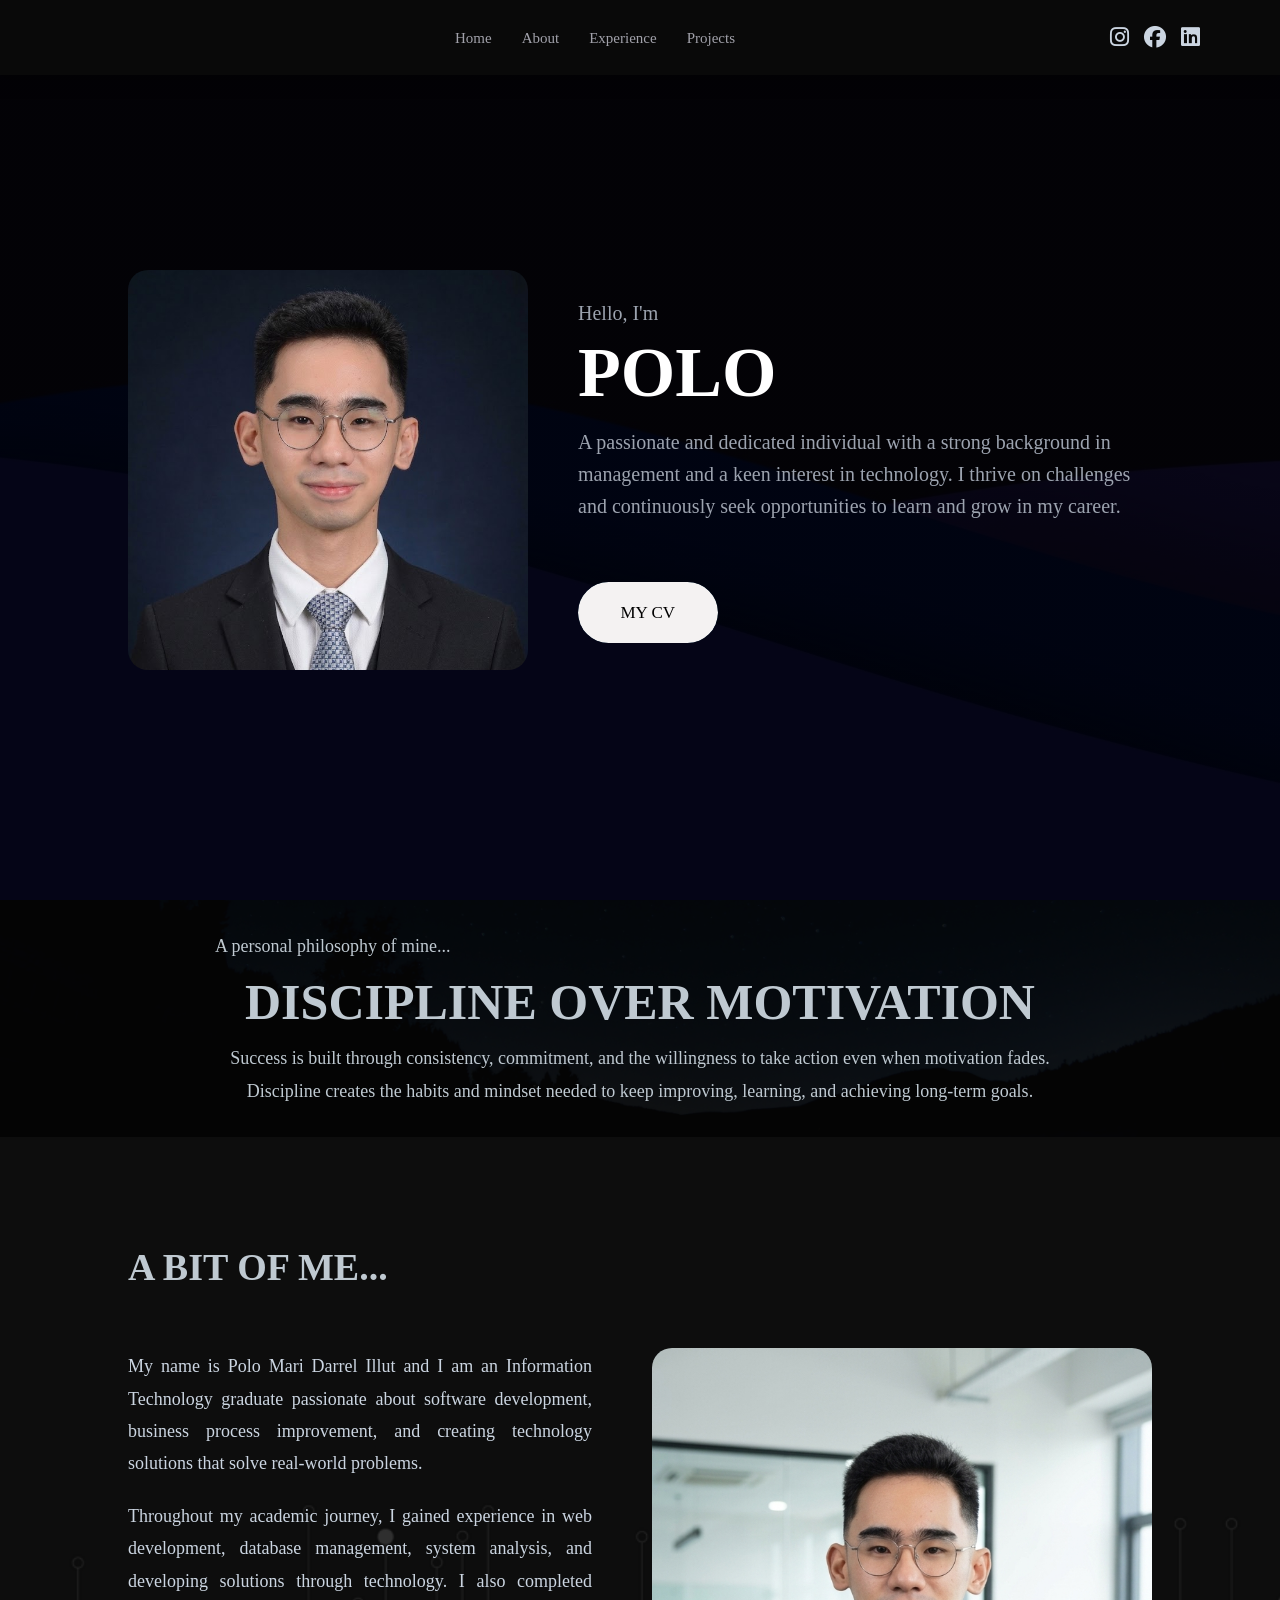
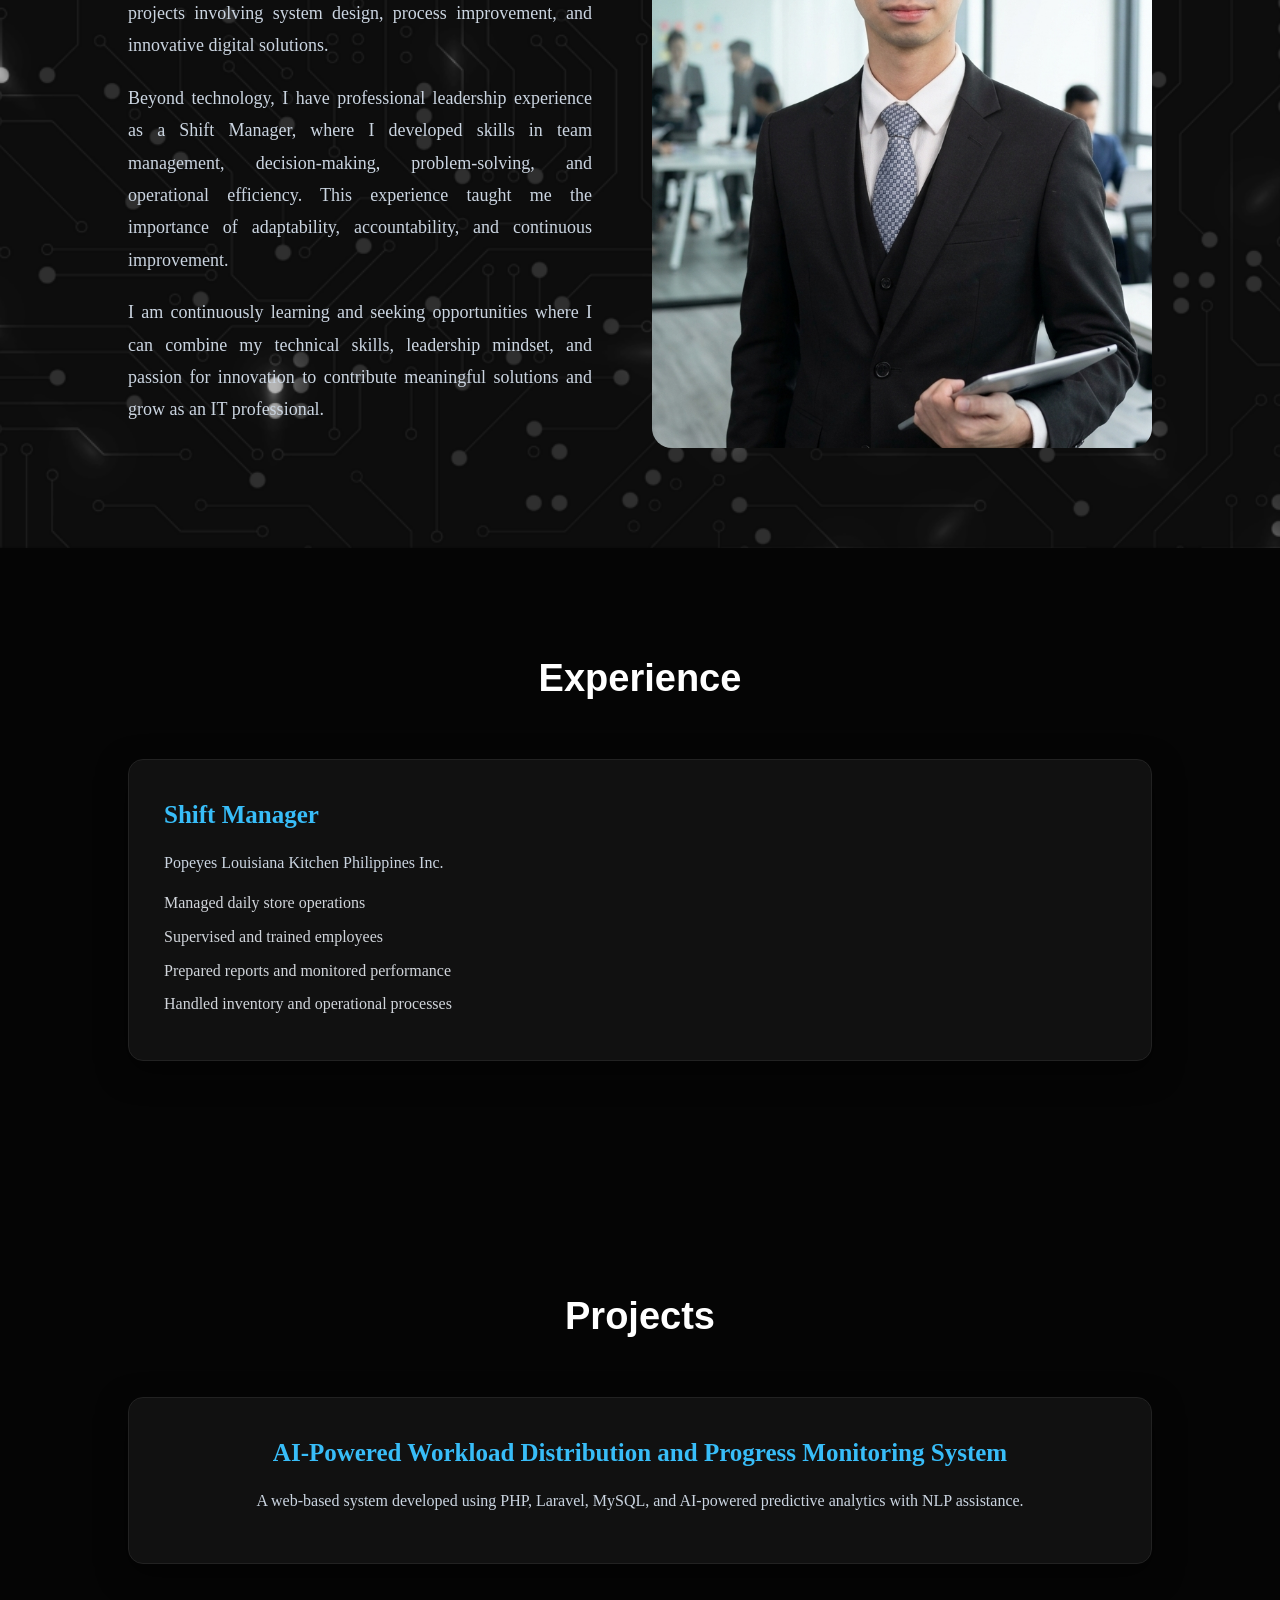
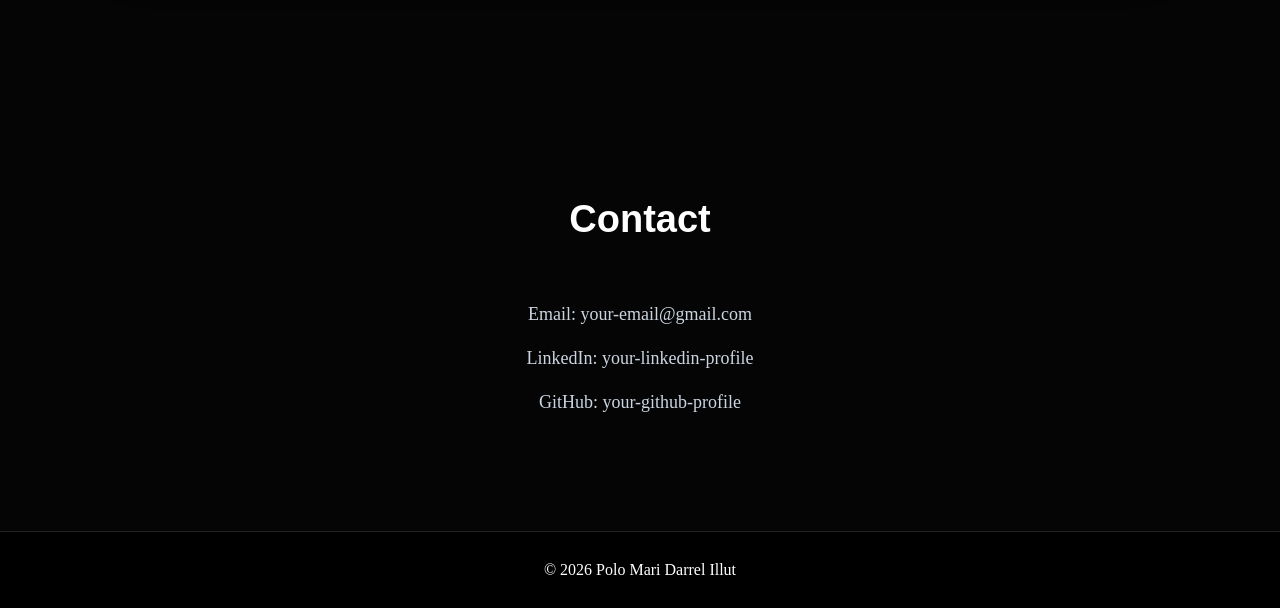
==== index.html @ 9ccb83b5 "additional update" ====
<!doctype html>
<html lang="en">
  <head>
    <meta charset="UTF-8" />
    <meta name="viewport" content="width=device-width, initial-scale=1.0" />

    <title>Polo Mari Darrel Illut</title>
    <link rel="icon" type="image/png" href="images/moon.ico" />
    <link
      rel="stylesheet"
      href="https://cdnjs.cloudflare.com/ajax/libs/font-awesome/6.5.2/css/all.min.css"
    />
    <link rel="preconnect" href="https://fonts.googleapis.com" />
    <link rel="preconnect" href="https://fonts.gstatic.com" crossorigin />
    <link
      href="https://fonts.googleapis.com/css2?family=Pacifico&display=swap"
      rel="stylesheet"
    />
    <link rel="stylesheet" href="style.css" />
  </head>

  <body>
    <!-- Navigation -->
    <header>
      <nav>
        <div class="logo">
        
        </div>

        <ul>
          <li><a href="#home">Home</a></li>
          <li><a href="#about">About</a></li>
          <li><a href="#experience">Experience</a></li>
          <li><a href="#projects">Projects</a></li>
        </ul>
        <div class="nav-socials">
          <a href="https://instagram.com/yourusername" target="_blank">
            <i class="fab fa-instagram"></i>
          </a>

          <a href="https://facebook.com/yourusername" target="_blank">
            <i class="fab fa-facebook"></i>
          </a>

          <a
            href="https://www.linkedin.com/in/polomaridarrelillut"
            target="_blank"
          >
            <i class="fab fa-linkedin"></i>
          </a>
        </div>
      </nav>
    </header>

    <!-- Hero Section -->
    <section id="home">
      <div class="hero-image">
        <img src="images/polo.jpg" alt="Polo Mari Darrel Illut" />
      </div>

      <div class="hero-text">
        <p class="intro-text">Hello, I'm</p>
        <p class="name-text">POLO </p>
        <p class="intro-text">
          A passionate and dedicated individual with a strong background in
          management and a keen interest in technology. I thrive on challenges
          and continuously seek opportunities to learn and grow in my career.
        </p>
        <br />
        <div class="hero-buttons">
          <a href="files/resume.pdf" download>My CV</a>
        </div>
      </div>
    </section>
    <!-- Quote Section -->
    <section id="vision">
      <p class="vision-intro">A personal philosophy of mine...</p>
      <h1>DISCIPLINE OVER MOTIVATION</h1>
      <p>
        Success is built through consistency, commitment, and the willingness to
        take action even when motivation fades. Discipline creates the habits
        and mindset needed to keep improving, learning, and achieving long-term
        goals.
      </p>
    </section>
    <!-- About Section -->
    <section id="about">
      <h2><b>A BIT OF ME...</b></h2>

      <div class="about-container">
        <div class="about-content">
          <p>
            My name is Polo Mari Darrel Illut and I am an Information Technology graduate passionate about software
            development, business process improvement, and creating technology
            solutions that solve real-world problems.
          </p>

          <p>
            Throughout my academic journey, I gained experience in web
            development, database management, system analysis, and developing
            solutions through technology. I also completed projects involving
            system design, process improvement, and innovative digital
            solutions.
          </p>

          <p>
            Beyond technology, I have professional leadership experience as a
            Shift Manager, where I developed skills in team management,
            decision-making, problem-solving, and operational efficiency. This
            experience taught me the importance of adaptability, accountability,
            and continuous improvement.
          </p>

          <p>
            I am continuously learning and seeking opportunities where I can
            combine my technical skills, leadership mindset, and passion for
            innovation to contribute meaningful solutions and grow as an IT
            professional.
          </p>
        </div>

        <div class="about-image">
          <img src="images/polo5.png" alt="Polo Mari Darrel Illut" />
        </div>
      </div>
    </section>

    <!-- Experience Section -->
    <section id="experience">
      <h2>Experience</h2>

      <article>
        <h3>Shift Manager</h3>

        <p>Popeyes Louisiana Kitchen Philippines Inc.</p>

        <ul>
          <li>Managed daily store operations</li>
          <li>Supervised and trained employees</li>
          <li>Prepared reports and monitored performance</li>
          <li>Handled inventory and operational processes</li>
        </ul>
      </article>
    </section>

    <!-- Projects Section -->
    <section id="projects">
      <h2>Projects</h2>

      <article>
        <h3>AI-Powered Workload Distribution and Progress Monitoring System</h3>

        <p>
          A web-based system developed using PHP, Laravel, MySQL, and AI-powered
          predictive analytics with NLP assistance.
        </p>
      </article>
    </section>

    <!-- Contact Section -->
    <section id="contact">
      <h2>Contact</h2>

      <p>Email: your-email@gmail.com</p>

      <p>LinkedIn: your-linkedin-profile</p>

      <p>GitHub: your-github-profile</p>
    </section>

    <!-- Footer -->
    <footer>
      <p>© 2026 Polo Mari Darrel Illut</p>
    </footer>

    <script src="script.js"></script>
  </body>
</html>
---- style.css ----
* {
  margin: 0;
  padding: 0;
  box-sizing: border-box;
  scroll-behavior: smooth;
}
body {
  font-family: "Times New Roman", sans-serif;
  line-height: 1.6;
  color: #e5e7eb;
  background: #050505;
}
a {
  text-decoration: none;
  color: inherit;
}
ul {
  list-style: none;
}
/* ===== Navigation ===== */
header {
  position: fixed;
  width: 100%;
  top: 0;
  background: rgba(10, 10, 10, 0.95);
  backdrop-filter: blur(10px);
  box-shadow: 0 2px 15px rgba(0, 0, 0, 0.5);
  z-index: 1000;
}
nav {
  max-width: 1200px;
  margin: auto;
  padding: 20px 40px;
  display: flex;
  justify-content: space-between;
  align-items: center;
}
/* Logo */
.logo {
  display: flex;
  align-items: center;
  gap: 12px;
}
.logo img {
  width: 45px;
  height: 45px;
  border-radius: 50%;
  object-fit: cover;
}
.logo h2 {
  color: #ffffff;
  font-size: 24px;
}
/* Navigation Links */
nav ul {
  display: flex;
  justify-content: center;
  gap: 30px;
}
nav ul li a {
  color: #a1a1aa;
  font-size: 15px;
  transition: 0.3s;
}
nav ul li a:hover {
  color: #38bdf8;
}
/* Social Icons */
.nav-socials {
  display: flex;
  gap: 15px;
}
.nav-socials a {
  color: #cbd5e1;
  font-size: 22px;
  transition: 0.3s;
}
.nav-socials a:hover {
  color: #38bdf8;
  transform: translateY(-3px);
}
/* ===== Hero Section ===== */
#home {
  min-height: 100vh;
  display: flex;
  justify-content: space-between;
  align-items: center;
  padding: 120px 10% 80px;
  background:
    linear-gradient(rgba(0, 0, 0, 0.85), rgba(0, 0, 0, 0.85)),
    url("images/background 2.jpg");
  background-size: cover;
  background-position: center;
  gap: 50px;
}
/* Hero Text */
.hero-text {
  display: flex;
  flex-direction: column;
  align-items: flex-start;
  text-align: left;
}
.intro-text {
  color: #9ca3af;
  font-size: 20px;
  margin-bottom: 5px;
  font-family: "Times New Roman", sans-serif;
}
.name-text {
  color: #ffffff;
  font-size: 70px;
  font-weight: 700;
  line-height: 1.1;
  margin-bottom: 15px;
  font-family: "Times New Roman", sans-serif;
}
.hero-text h2 {
  color: #38bdf8;
  font-size: 28px;
  margin-bottom: 20px;
}
.hero-text p:not(.intro-text):not(.name-text) {
  max-width: 600px;
  color: #cbd5e1;
  font-size: 18px;
  line-height: 1.7;
}
/* Hero Image */
.hero-image {
  display: flex;
  justify-content: center;
  align-items: center;
}
.hero-image img {
  width: 400px;
  height: 400px;
  object-fit: cover;
  border-radius: 20px;
  transition: 0.3s;
}
/* Buttons */
.hero-buttons {
  margin-top: 30px;
  display: flex;
  gap: 20px;
}

.hero-buttons a {
  position: relative;
  font-size: 17px;
  text-transform: uppercase;
  text-decoration: none;
  padding: 1em 2.5em;
  display: inline-block;
  cursor: pointer;
  border-radius: 6em;
  transition: all 0.2s;
  border: none;
  font-family: inherit;
  font-weight: 500;
  color: black;
  background-color: #233D4D;
  overflow: hidden;
  z-index: 1;
}

.hero-buttons a:hover {
  transform: translateY(-3px);
  box-shadow: 0 10px 20px rgba(0, 0, 0, 0.2);
  color: #EAECF0;
}

.hero-buttons a:active {
  transform: translateY(-1px);
  box-shadow: 0 5px 10px rgba(0, 0, 0, 0.2);
}

.hero-buttons a::after {
  content: "";
  display: inline-block;
  height: 100%;
  width: 100%;
  border-radius: 100px;
  position: absolute;
  top: 0;
  left: 0;
  background-color: #F4F2F2;
  z-index: -1;
  transition: all 0.4s;
}

.hero-buttons a:hover::after {
  transform: scaleX(1.4) scaleY(1.6);
  opacity: 0;
}

/* ===== Sections ===== */
section {
  padding: 100px 10%;
}
section h2 {
  text-align: center;
  font-size: 38px;
  color: #ffffff;
  margin-bottom: 50px;
  font-family: "Nunito Sans", sans-serif;
}
/* =====Quotation Section ===== */
#vision {
  position: relative;
  display: block;
  text-align: center;
  padding: 30px 20px;
  overflow: hidden;
}

#vision::before {
  content: "";
  position: absolute;
  inset: 0;
  background: url("images/background 8.jpg") center/cover no-repeat;
  opacity: 0.08; /* Adjust from 0.05 to 0.2 */
  z-index: 0;
}

#vision > * {
  position: relative;
  z-index: 1;
}
.vision-intro {
  text-align: left;
  font-size: 1.2em;
  margin-top: 20px;
}

#vision h1 {
  text-align: center;
  font-size: 50px;
  color: #38bdf8;
  font-weight: 700;
  color: #bfc9d1;
}
#vision p {
  max-width: 850px;
  margin: 0 auto;
  color: #bfc9d1;
  font-size: 18px;
  line-height: 1.8;
}
/* ===== About Section ===== */
#about {
  padding: 100px 10%;
  background: #000000;
  font-family: "Times New Roman", sans-serif;
  background: url("images/background 11.png") center/cover no-repeat;
  opacity: 0.05; /* Adjust from 0.05 to 0.2 */
  z-index: 0;
}

#about h2 {
  text-align: left;
  color: #bfc9d1;
  font-size: 38px;
  margin-bottom: 50px;
  font-family: "Times New Roman", sans-serif;
}

.about-container {
  display: flex;
  align-items: center;
  justify-content: space-between;
  font-family: "Times New Roman", sans-serif;
  gap: 60px;
}

.about-content {
  flex: 1;
}

.about-content p {
  color: #cbd5e1;
  font-size: 18px;
  line-height: 1.8;
  margin-bottom: 20px;
  text-align: justify;
}

.about-image {
  flex: 1;
  display: flex;
  justify-content: flex-end;
  justify-content: center;
}

.about-image img {
  width: 500px;
  height: 700px;
  object-fit: cover;
  border-radius: 20px;
}

/* ===== Skills Section ===== */
#skills {
  display: grid;
  grid-template-columns: repeat(2, 1fr);
  gap: 30px;
}
#skills h2 {
  grid-column: 1 / -1;
}
#skills div {
  background: #111111;
  padding: 35px;
  border-radius: 15px;
  border: 1px solid #222;
  box-shadow: 0 10px 30px rgba(0, 0, 0, 0.5);
  transition: 0.3s;
}
#skills div:hover {
  transform: translateY(-5px);
  border-color: #38bdf8;
}
#skills h3 {
  color: #38bdf8;
  font-size: 22px;
  margin-bottom: 15px;
}
#skills li {
  color: #cbd5e1;
  margin-bottom: 10px;
}
/* ===== Experience Section ===== */
article {
  background: #111111;
  padding: 35px;
  border-radius: 15px;
  border: 1px solid #222;
  margin-bottom: 25px;
  box-shadow: 0 10px 30px rgba(0, 0, 0, 0.5);
  transition: 0.3s;
}
article:hover {
  transform: translateY(-5px);
  border-color: #38bdf8;
}
article h3 {
  color: #38bdf8;
  font-size: 25px;
  margin-bottom: 15px;
}
article p {
  color: #cbd5e1;
  margin-bottom: 15px;
}
article li {
  color: #d1d5db;
  margin: 8px 0;
}
/* ===== Projects ===== */
#projects article {
  text-align: center;
}
#projects article h3 {
  margin-bottom: 15px;
}
/* ===== Contact ===== */
#contact {
  text-align: center;
}
#contact p {
  color: #cbd5e1;
  font-size: 18px;
  margin: 15px;
}
#contact a {
  color: #38bdf8;
}
#contact a:hover {
  text-decoration: underline;
}
/* ===== Footer ===== */
footer {
  background: #000000;
  color: #ffffff;
  text-align: center;
  padding: 25px;
  border-top: 1px solid #222;
}
/* ===== Mobile Responsive ===== */
@media (max-width: 900px) {
  /* Navigation */
  nav {
    flex-direction: column;
    gap: 15px;
    padding: 15px 20px;
  }
  nav ul {
    flex-wrap: wrap;
    justify-content: center;
    gap: 15px;
  }
  .nav-socials {
    justify-content: center;
  }
  /* Hero */
  #home {
    flex-direction: column;
    text-align: center;
    padding: 130px 25px 70px;
    
  }
  .hero-text {
    align-items: center;
    text-align: center;
  }
  .name-text {
    font-size: 45px;
  }
  .hero-text h2 {
    font-size: 22px;
  }
  .hero-text p:not(.intro-text):not(.name-text) {
    font-size: 16px;
  }
  .hero-image img {
    width: 250px;
    height: 250px;
  }
  .hero-buttons {
    justify-content: center;
    flex-wrap: wrap;
  }
  /* About */
  .about-container {
    flex-direction: column-reverse;
    text-align: center;
  }
  .about-content {
    text-align: center;
  }
  .about-image {
    justify-content: center;
  }
  .about-image img {
    width: 250px;
    height: 250px;
  }
  /* Skills */
  #skills {
    grid-template-columns: 1fr;
  }
  section {
    padding: 80px 25px;
  }
  #vision {
    padding: 60px 20px;
  }

  #vision h1 {
    font-size: 32px;
  }

  #vision p:first-child {
    font-size: 16px;
  }

  #vision p:last-child {
    font-size: 15px;
    line-height: 1.7;
  }
}
@media (max-width: 480px) {
  .logo h2 {
    font-size: 20px;
  }
  nav ul li a {
    font-size: 13px;
  }
  .name-text {
    font-size: 35px;
  }
  .hero-image img {
    width: 210px;
    height: 210px;
  }
  section h2 {
    font-size: 30px;
  }
  .hero-buttons a {
    padding: 10px 20px;
  }
  #vision {
    padding: 80px 30px;
  }

  #vision h1 {
    font-size: 45px;
  }

  #vision p:last-child {
    font-size: 16px;
  }
}
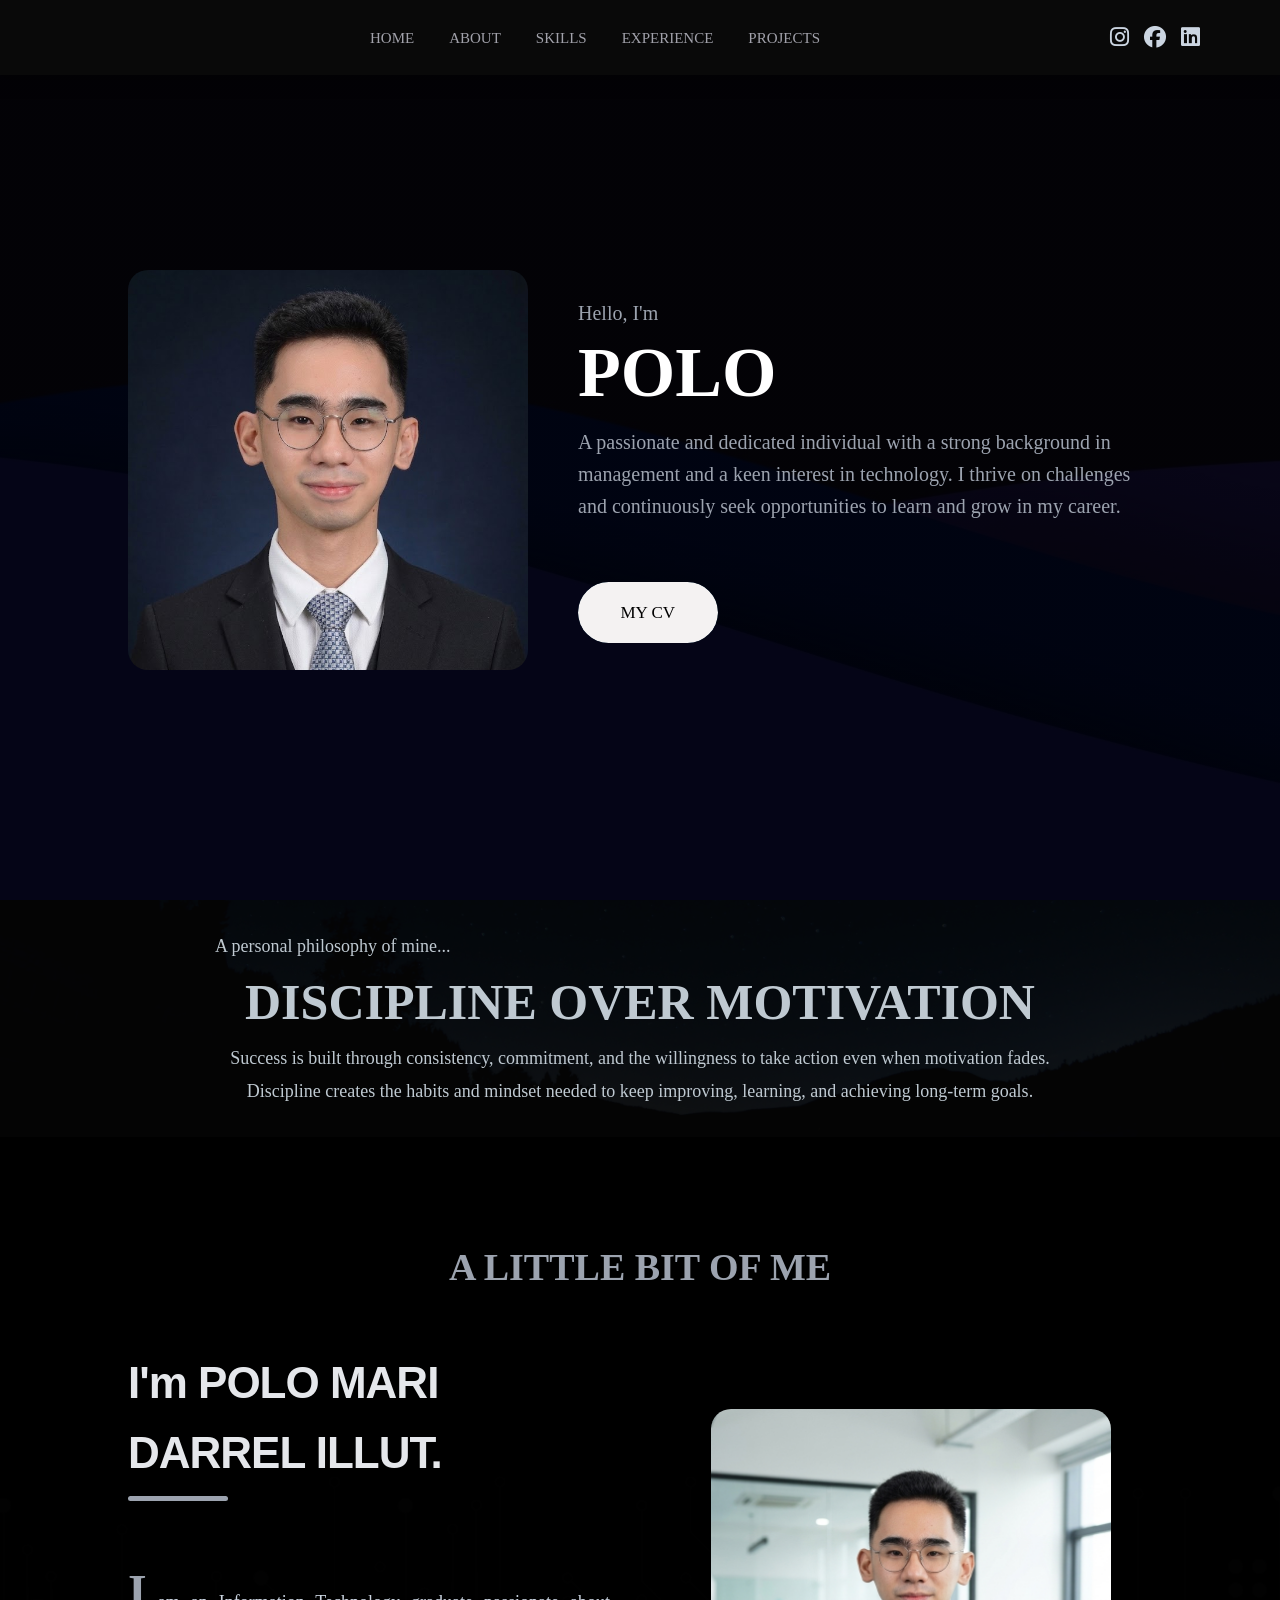
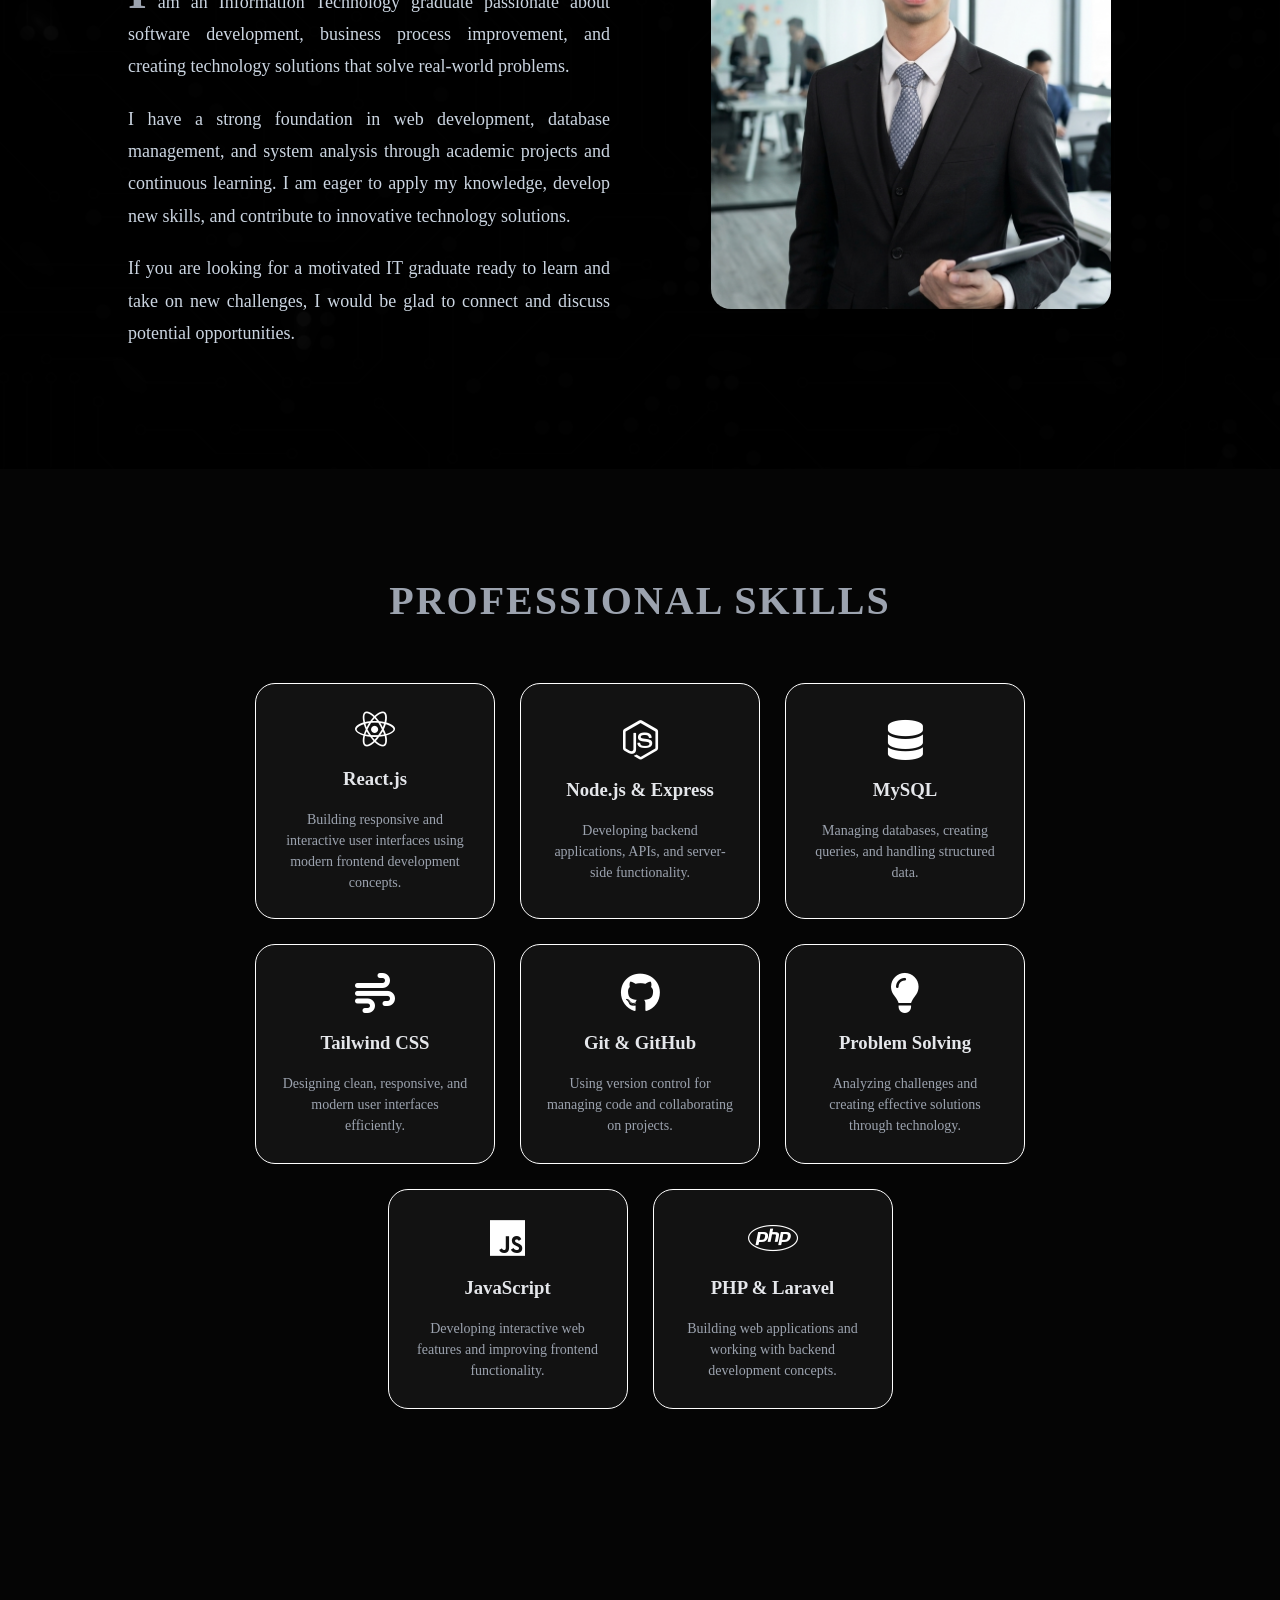
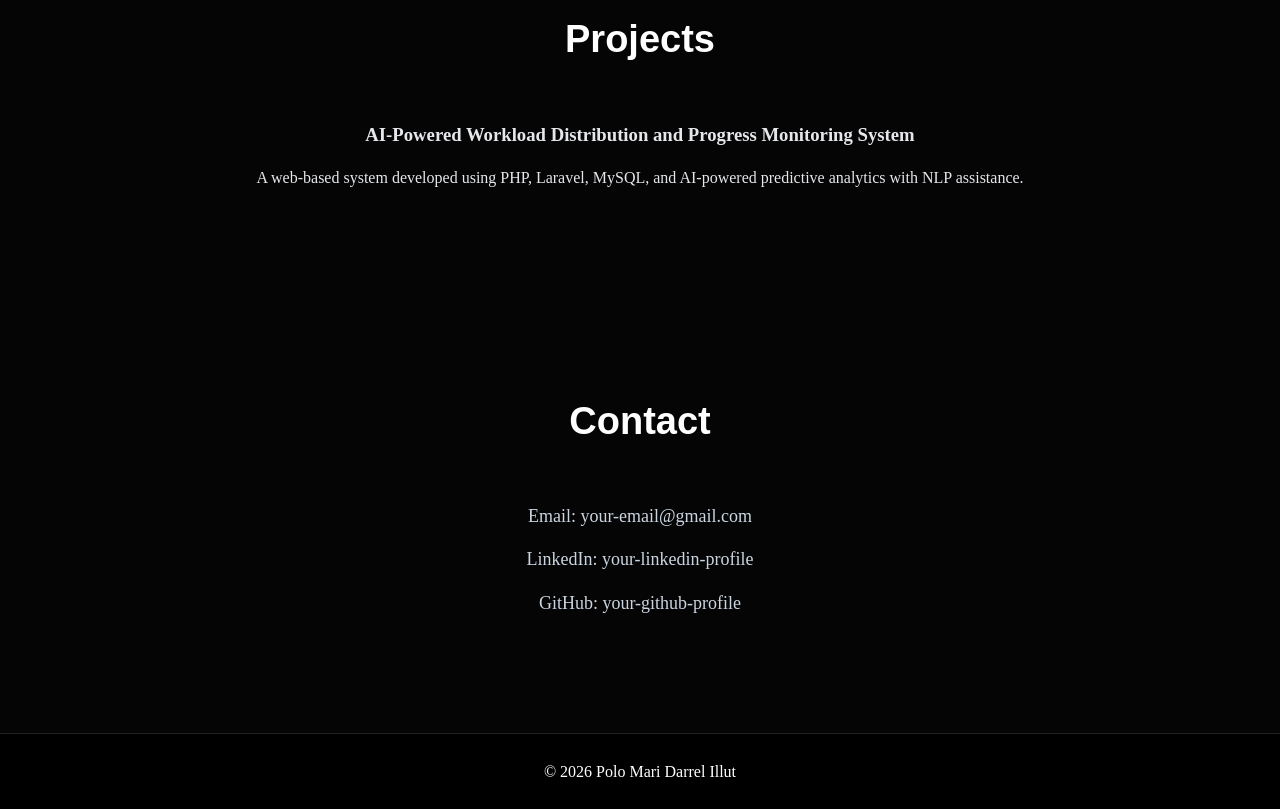
==== commit f901fa0b: "new addition as of 2:38pm, 3/2/2026" ====
--- a/index.html
+++ b/index.html
@@ -12,6 +12,7 @@
     />
     <link rel="preconnect" href="https://fonts.googleapis.com" />
     <link rel="preconnect" href="https://fonts.gstatic.com" crossorigin />
+    
     <link
       href="https://fonts.googleapis.com/css2?family=Pacifico&display=swap"
       rel="stylesheet"
@@ -23,15 +24,14 @@
     <!-- Navigation -->
     <header>
       <nav>
-        <div class="logo">
-        
-        </div>
+        <div class="logo"></div>
 
         <ul>
-          <li><a href="#home">Home</a></li>
-          <li><a href="#about">About</a></li>
-          <li><a href="#experience">Experience</a></li>
-          <li><a href="#projects">Projects</a></li>
+          <li><a href="#home">HOME</a></li>
+          <li><a href="#about">ABOUT</a></li>
+          <li><a href="#skills">SKILLS</a></li>
+          <li><a href="#experience">EXPERIENCE</a></li>
+          <li><a href="#projects">PROJECTS</a></li>
         </ul>
         <div class="nav-socials">
           <a href="https://instagram.com/yourusername" target="_blank">
@@ -60,7 +60,7 @@
 
       <div class="hero-text">
         <p class="intro-text">Hello, I'm</p>
-        <p class="name-text">POLO </p>
+        <p class="name-text">POLO</p>
         <p class="intro-text">
           A passionate and dedicated individual with a strong background in
           management and a keen interest in technology. I thrive on challenges
@@ -85,37 +85,28 @@
     </section>
     <!-- About Section -->
     <section id="about">
-      <h2><b>A BIT OF ME...</b></h2>
+      <h2><b>A LITTLE BIT OF ME</b></h2>
 
       <div class="about-container">
         <div class="about-content">
-          <p>
-            My name is Polo Mari Darrel Illut and I am an Information Technology graduate passionate about software
-            development, business process improvement, and creating technology
-            solutions that solve real-world problems.
-          </p>
-
-          <p>
-            Throughout my academic journey, I gained experience in web
-            development, database management, system analysis, and developing
-            solutions through technology. I also completed projects involving
-            system design, process improvement, and innovative digital
-            solutions.
-          </p>
-
-          <p>
-            Beyond technology, I have professional leadership experience as a
-            Shift Manager, where I developed skills in team management,
-            decision-making, problem-solving, and operational efficiency. This
-            experience taught me the importance of adaptability, accountability,
-            and continuous improvement.
-          </p>
-
-          <p>
-            I am continuously learning and seeking opportunities where I can
-            combine my technical skills, leadership mindset, and passion for
-            innovation to contribute meaningful solutions and grow as an IT
-            professional.
+          <h1 class="name-intro">I'm POLO MARI DARREL ILLUT.</h1>
+          <br /><br /><br /><br />
+          <p>
+            <span class="big-i">I</span> am an Information Technology graduate
+            passionate about software development, business process improvement,
+            and creating technology solutions that solve real-world problems.
+          </p>
+
+          <p>
+            I have a strong foundation in web development, database management,
+            and system analysis through academic projects and continuous
+            learning. I am eager to apply my knowledge, develop new skills, and
+            contribute to innovative technology solutions.
+          </p>
+          <p>
+            If you are looking for a motivated IT graduate ready to learn and
+            take on new challenges, I would be glad to connect and discuss
+            potential opportunities.
           </p>
         </div>
 
@@ -126,23 +117,81 @@
     </section>
 
     <!-- Experience Section -->
-    <section id="experience">
-      <h2>Experience</h2>
-
-      <article>
-        <h3>Shift Manager</h3>
-
-        <p>Popeyes Louisiana Kitchen Philippines Inc.</p>
-
-        <ul>
-          <li>Managed daily store operations</li>
-          <li>Supervised and trained employees</li>
-          <li>Prepared reports and monitored performance</li>
-          <li>Handled inventory and operational processes</li>
-        </ul>
-      </article>
-    </section>
-
+    <section id="skills" class="skills-section">
+      <h2 class="skillsheader">PROFESSIONAL SKILLS</h2>
+
+      <div class="experience-wrapper">
+        
+        <div class="experience-card">
+          <i class="fa-brands fa-react skill-icon"></i>
+          <h3>React.js</h3>
+          <p>
+            Building responsive and interactive user interfaces using modern
+            frontend development concepts.
+          </p>
+        </div>
+
+        <div class="experience-card">
+          <i class="fa-brands fa-node-js skill-icon"></i>
+          <h3>Node.js & Express</h3>
+          <p>
+            Developing backend applications, APIs, and server-side
+            functionality.
+          </p>
+        </div>
+
+        <div class="experience-card">
+          <i class="fa-solid fa-database skill-icon"></i>
+          <h3>MySQL</h3>
+          <p>
+            Managing databases, creating queries, and handling structured data.
+          </p>
+        </div>
+
+        <div class="experience-card">
+          <i class="fa-solid fa-wind skill-icon"></i>
+          <h3>Tailwind CSS</h3>
+          <p>
+            Designing clean, responsive, and modern user interfaces efficiently.
+          </p>
+        </div>
+
+        <div class="experience-card">
+          <i class="fa-brands fa-github skill-icon"></i>
+          <h3>Git & GitHub</h3>
+          <p>
+            Using version control for managing code and collaborating on
+            projects.
+          </p>
+        </div>
+
+        <div class="experience-card">
+          <i class="fa-solid fa-lightbulb skill-icon"></i>
+          <h3>Problem Solving</h3>
+          <p>
+            Analyzing challenges and creating effective solutions through
+            technology.
+          </p>
+        </div>
+        <div class="experience-card">
+          <i class="fa-brands fa-js skill-icon"></i>
+          <h3>JavaScript</h3>
+          <p>
+            Developing interactive web features and improving frontend
+            functionality.
+          </p>
+        </div>
+
+        <div class="experience-card">
+          <i class="fa-brands fa-php skill-icon"></i>
+          <h3>PHP & Laravel</h3>
+          <p>
+            Building web applications and working with backend development
+            concepts.
+          </p>
+        </div>
+      </div>
+    </section>
     <!-- Projects Section -->
     <section id="projects">
       <h2>Projects</h2>
@@ -172,7 +221,9 @@
     <footer>
       <p>© 2026 Polo Mari Darrel Illut</p>
     </footer>
-
+    <button id="backToTop" title="Back to top">
+      <i class="fa-solid fa-chevron-up"></i>
+    </button>
     <script src="script.js"></script>
   </body>
 </html>
--- a/style.css
+++ b/style.css
@@ -55,15 +55,40 @@
 nav ul {
   display: flex;
   justify-content: center;
-  gap: 30px;
-}
+  align-items: center;
+  gap: 35px;
+  list-style: none;
+}
+
 nav ul li a {
+  position: relative;
   color: #a1a1aa;
   font-size: 15px;
-  transition: 0.3s;
-}
+  font-weight: 500;
+  text-decoration: none;
+  padding: 8px 0;
+  transition: 0.3s ease;
+}
+
+/* Hover color */
 nav ul li a:hover {
-  color: #38bdf8;
+  color: white;
+}
+
+/* Animated underline */
+nav ul li a::after {
+  content: "";
+  position: absolute;
+  left: 0;
+  bottom: 0;
+  width: 0;
+  height: 2px;
+  background: white;
+  transition: width 0.3s ease;
+}
+
+nav ul li a:hover::after {
+  width: 100%;
 }
 /* Social Icons */
 .nav-socials {
@@ -252,14 +277,50 @@
   padding: 100px 10%;
   background: #000000;
   font-family: "Times New Roman", sans-serif;
+}
+#about::before {
+  content: "";
+  position: absolute;
+  inset: 0;
   background: url("images/background 11.png") center/cover no-repeat;
-  opacity: 0.05; /* Adjust from 0.05 to 0.2 */
-  z-index: 0;
+  opacity: 0.05; /* adjust visibility here */
+  z-index: 1;
+}
+
+#about > * {
+  position: relative;
+  z-index: 1;
+}
+
+.name-intro {
+  font-size: 44px;
+  letter-spacing: -1px;
+  position: relative;
+  display: inline-block;
+  margin-bottom: 20px;
+  font-family: "calibri", sans-serif;
+}
+
+.name-intro::after {
+  content: "";
+  position: absolute;
+  left: 0;
+  bottom: -12px;
+  width: 100px;
+  height: 5px;
+  background: #9ca3af;
+  border-radius: 5px;
+}
+.big-i {
+  font-size: 3rem;
+  font-weight: 800;
+  color: #9ca3af;
+  line-height: 0;
 }
 
 #about h2 {
-  text-align: left;
-  color: #bfc9d1;
+  text-align: center;
+  color: #9ca3af;
   font-size: 38px;
   margin-bottom: 50px;
   font-family: "Times New Roman", sans-serif;
@@ -293,69 +354,75 @@
 }
 
 .about-image img {
-  width: 500px;
-  height: 700px;
+   width: 400px;
+  height: 500px;
   object-fit: cover;
   border-radius: 20px;
 }
-
-/* ===== Skills Section ===== */
-#skills {
-  display: grid;
-  grid-template-columns: repeat(2, 1fr);
-  gap: 30px;
-}
-#skills h2 {
-  grid-column: 1 / -1;
-}
-#skills div {
-  background: #111111;
-  padding: 35px;
-  border-radius: 15px;
-  border: 1px solid #222;
-  box-shadow: 0 10px 30px rgba(0, 0, 0, 0.5);
-  transition: 0.3s;
-}
-#skills div:hover {
-  transform: translateY(-5px);
-  border-color: #38bdf8;
-}
-#skills h3 {
-  color: #38bdf8;
-  font-size: 22px;
+/* ===== Experience Section ===== */
+.skill-icon {
+  font-size: 40px;
+  color: white;
   margin-bottom: 15px;
-}
-#skills li {
-  color: #cbd5e1;
-  margin-bottom: 10px;
-}
-/* ===== Experience Section ===== */
-article {
-  background: #111111;
-  padding: 35px;
-  border-radius: 15px;
-  border: 1px solid #222;
-  margin-bottom: 25px;
-  box-shadow: 0 10px 30px rgba(0, 0, 0, 0.5);
-  transition: 0.3s;
-}
-article:hover {
-  transform: translateY(-5px);
-  border-color: #38bdf8;
-}
-article h3 {
-  color: #38bdf8;
-  font-size: 25px;
+  transition: 0.3s ease;
+}
+.experience-card:hover .skill-icon {
+  transform: scale(1.15);
+}
+.skills-section .experience-wrapper {
+  display: flex;
+  justify-content: center;
+  gap: 25px;
+  flex-wrap: wrap;
+}
+
+.skills-section .experience-card {
+  width: 240px;
+  min-height: 220px;
+  padding: 35px 25px;
+  display: flex;
+  flex-direction: column;
+  justify-content: center;
+  text-align: center;
+  padding: 25px;
+  border: 1px solid white;
+  border-radius: 20px;
+  background: rgba(255, 255, 255, 0.05);
+  padding: 25px;
+  
+}
+
+.skills-section .experience-card h3 {
   margin-bottom: 15px;
 }
-article p {
-  color: #cbd5e1;
-  margin-bottom: 15px;
-}
-article li {
-  color: #d1d5db;
-  margin: 8px 0;
-}
+
+.skills-section .experience-card p {
+  font-size: 14px;
+  line-height: 1.5;
+  color: #9ca3af;
+  
+}
+.experience-card {
+  transition: all 0.3s ease;
+  cursor: pointer;
+}
+
+.experience-card:hover {
+  transform: translateY(-8px);
+  border-color: white;
+  box-shadow: 0 10px 25px rgba(56, 189, 248, 0.15);
+}
+.skillsheader {
+  font-family: "Times New Roman", serif;
+  font-size: 2.5rem;
+  font-weight: 700;
+  color: #9ca3af;
+  text-align: center;
+  letter-spacing: 2px;
+  margin-bottom: 50px;
+  position: relative;
+}
+
 /* ===== Projects ===== */
 #projects article {
   text-align: center;
@@ -385,6 +452,36 @@
   text-align: center;
   padding: 25px;
   border-top: 1px solid #222;
+}
+
+/* ===== Animations ===== */
+#backToTop {
+  position: fixed;
+  bottom: 25px;
+  right: 25px;
+  width: 55px;
+  height: 55px;
+  border: none;
+  border-radius: 50%;
+  background: #06202B;
+  color: white;
+  font-size: 28px;
+  font-weight: bold;
+  cursor: pointer;
+  box-shadow: 0 5px 15px rgba(0,0,0,0.3);
+  transition: 0.3s ease;
+  opacity: 0;
+  visibility: hidden;
+  z-index: 999;
+}
+
+#backToTop:hover {
+  transform: translateY(-5px);
+}
+
+#backToTop.show {
+  opacity: 1;
+  visibility: visible;
 }
 /* ===== Mobile Responsive ===== */
 @media (max-width: 900px) {
@@ -468,6 +565,23 @@
     font-size: 15px;
     line-height: 1.7;
   }
+  /* Experience & Skills Cards */
+  .experience-wrapper {
+    flex-direction: column;
+    align-items: center;
+    gap: 25px;
+  }
+
+  .experience-card {
+    width: 90%;
+    max-width: 450px;
+  }
+
+  /* Skills Header */
+  .skillsheader {
+    font-size: 2.2rem;
+  }
+
 }
 @media (max-width: 480px) {
   .logo h2 {
@@ -500,4 +614,23 @@
   #vision p:last-child {
     font-size: 16px;
   }
-}
+  .experience-wrapper {
+    flex-direction: column;
+}
+ .experience-card {
+    width: 100%;
+    padding: 20px;
+  }
+
+  .experience-card h3 {
+    font-size: 20px;
+  }
+
+  .experience-card p {
+    font-size: 14px;
+  }
+
+  .skillsheader {
+    font-size: 1.8rem;
+  }
+  }
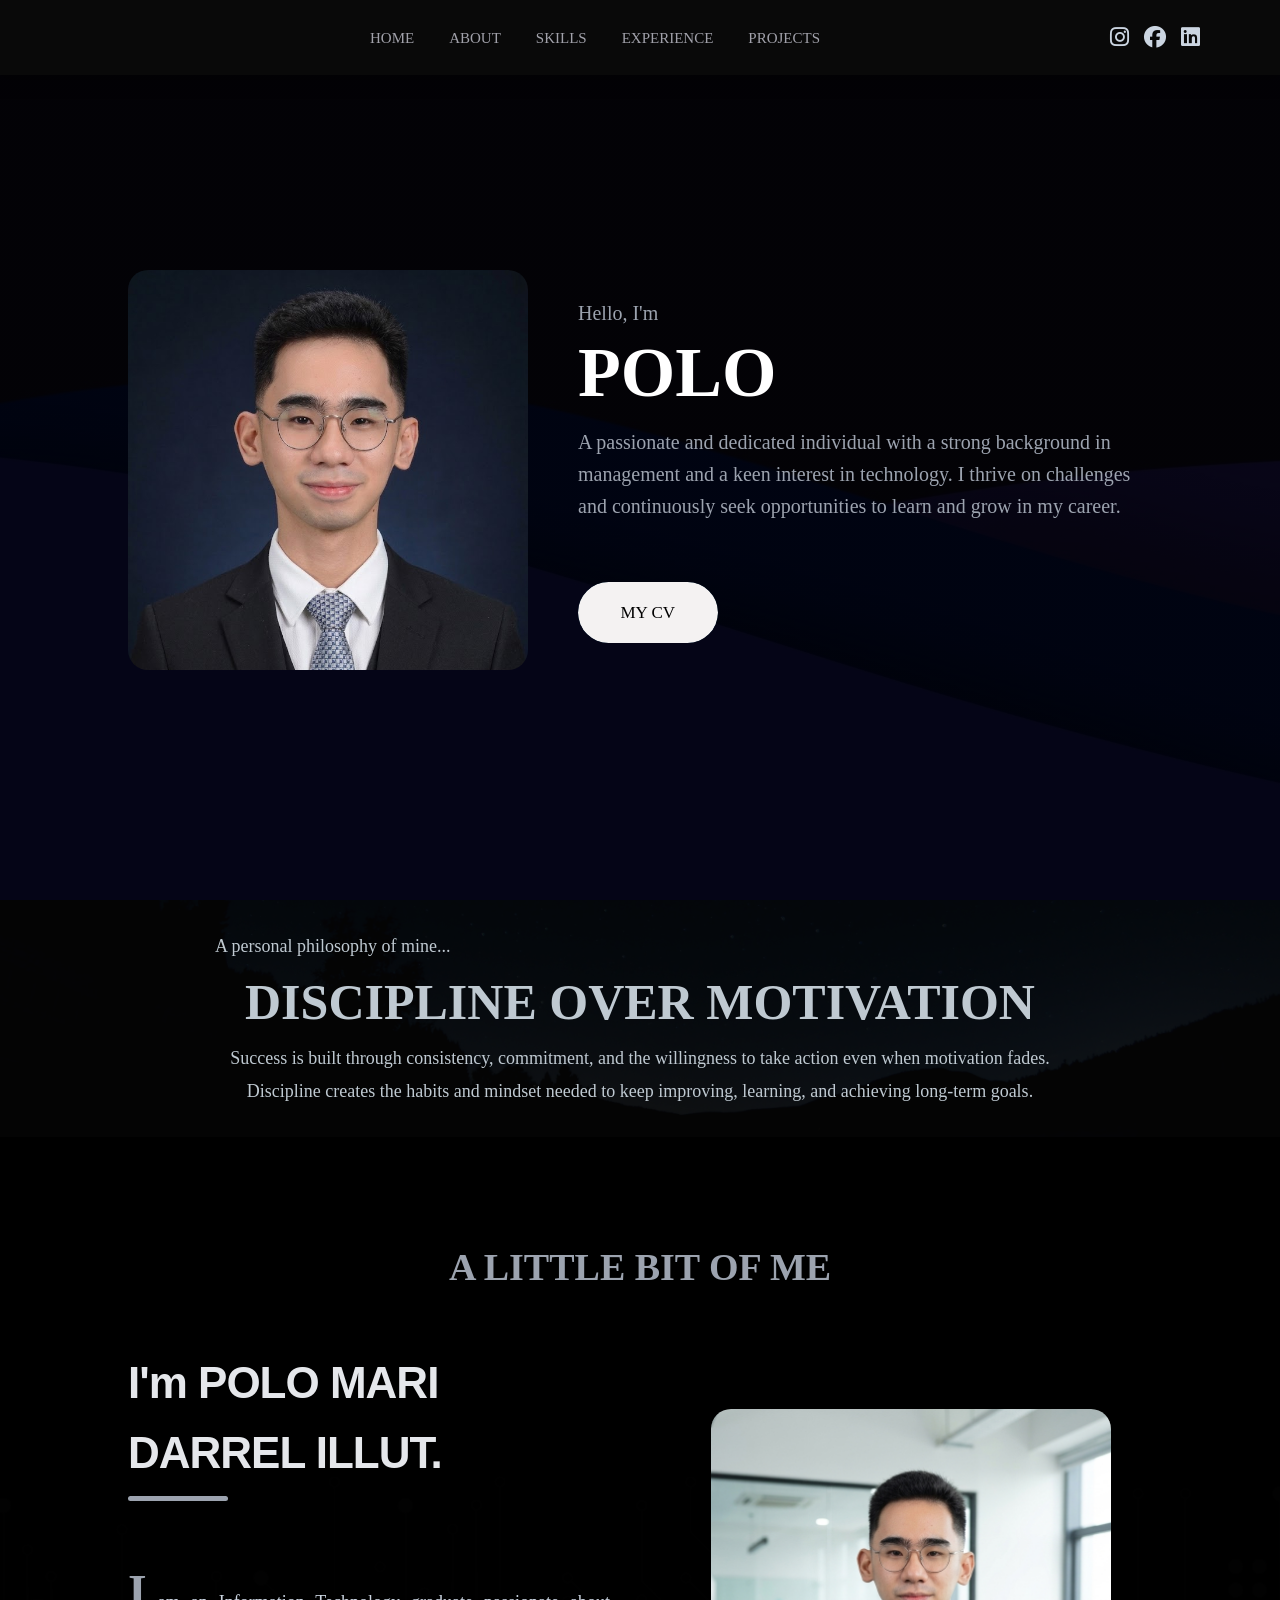
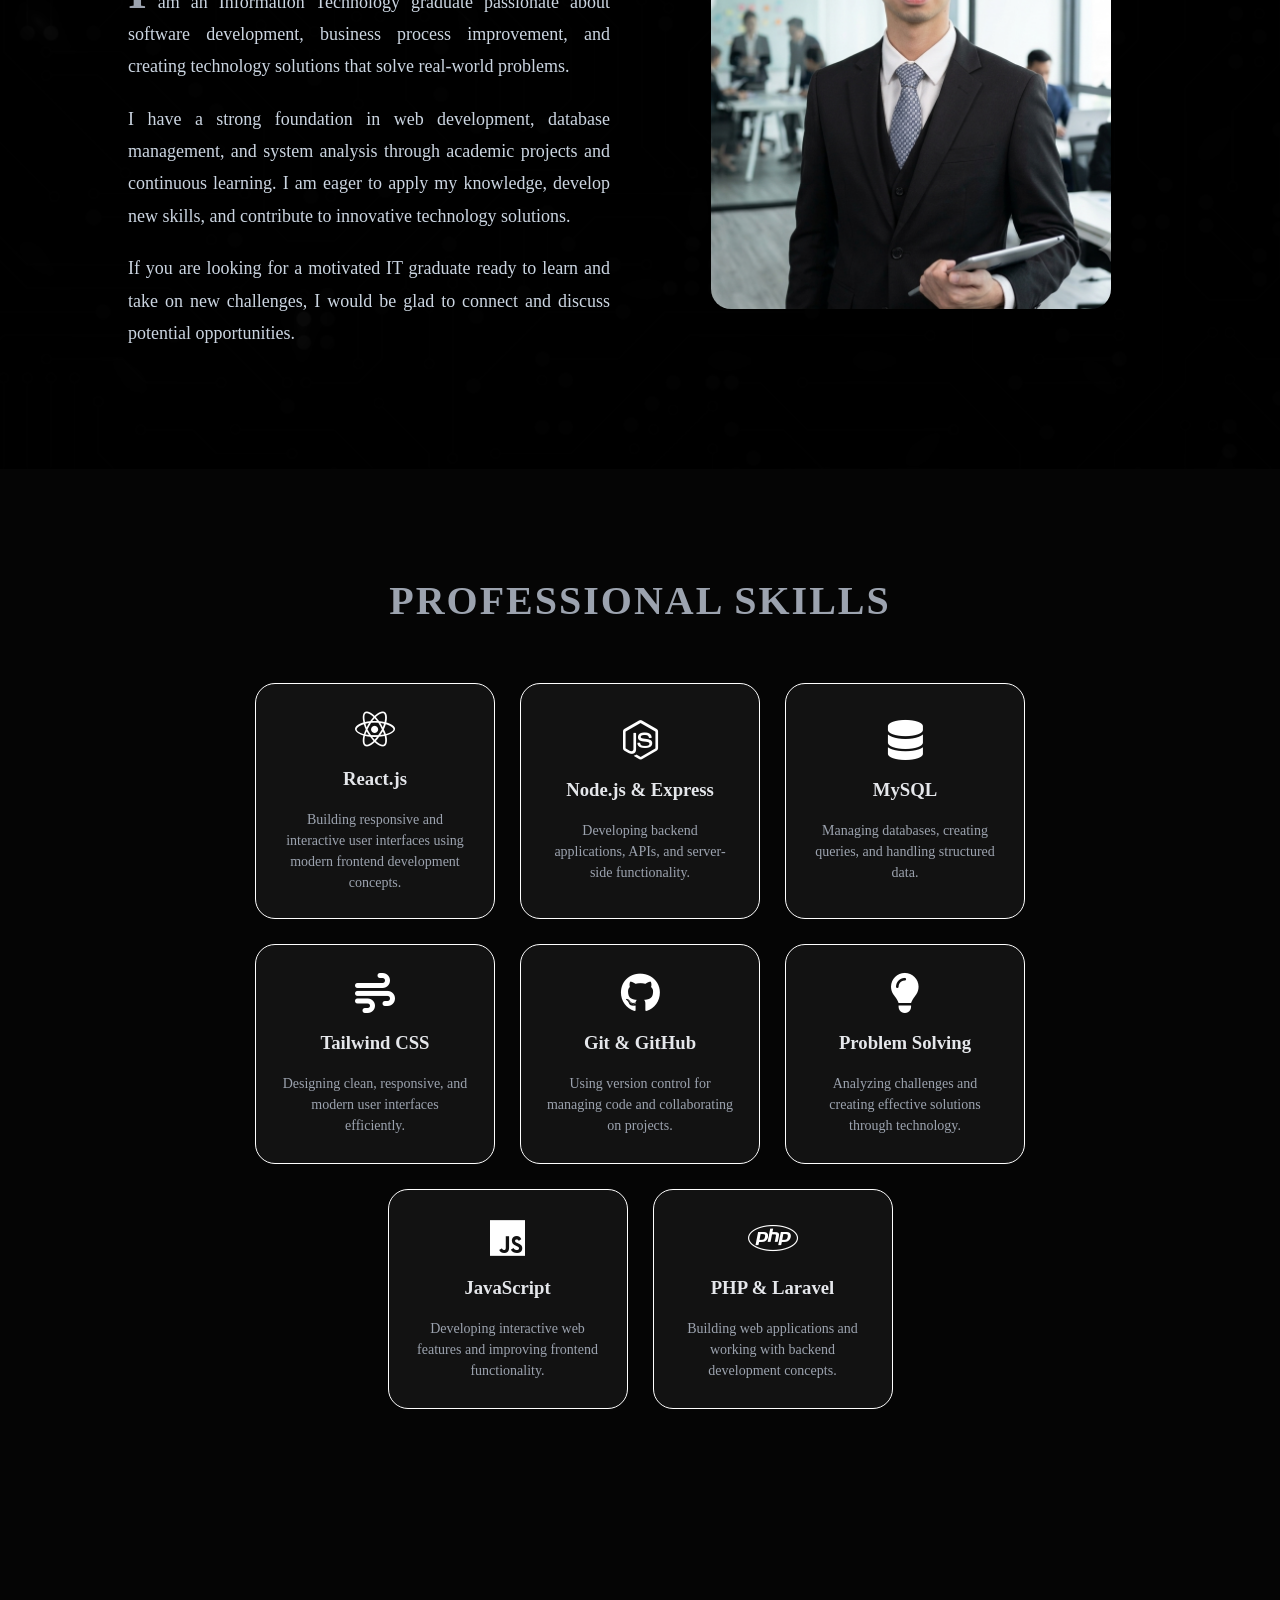
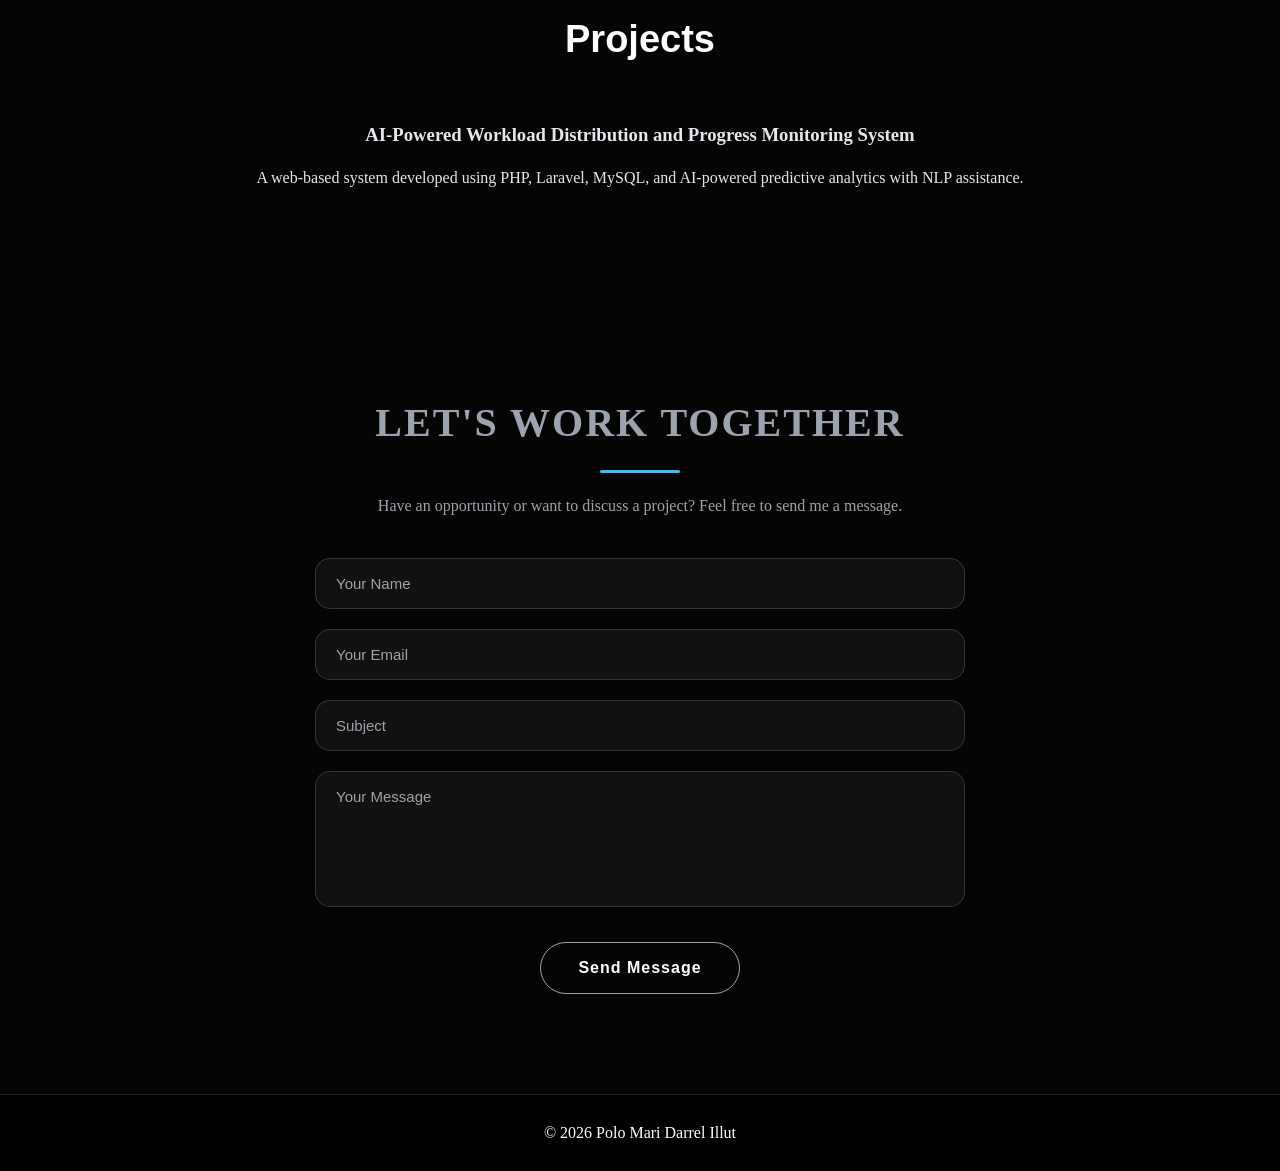
==== commit 37448245: "message functionality" ====
--- a/index.html
+++ b/index.html
@@ -12,7 +12,7 @@
     />
     <link rel="preconnect" href="https://fonts.googleapis.com" />
     <link rel="preconnect" href="https://fonts.gstatic.com" crossorigin />
-    
+
     <link
       href="https://fonts.googleapis.com/css2?family=Pacifico&display=swap"
       rel="stylesheet"
@@ -121,7 +121,6 @@
       <h2 class="skillsheader">PROFESSIONAL SKILLS</h2>
 
       <div class="experience-wrapper">
-        
         <div class="experience-card">
           <i class="fa-brands fa-react skill-icon"></i>
           <h3>React.js</h3>
@@ -208,13 +207,35 @@
 
     <!-- Contact Section -->
     <section id="contact">
-      <h2>Contact</h2>
-
-      <p>Email: your-email@gmail.com</p>
-
-      <p>LinkedIn: your-linkedin-profile</p>
-
-      <p>GitHub: your-github-profile</p>
+      <h2 class="contact-header">LET'S WORK TOGETHER</h2>
+      <p class="contact-subtext">
+        Have an opportunity or want to discuss a project? Feel free to send me a
+        message.
+      </p>
+      <form
+        class="contact-form"
+        id="contact-form"
+        action="https://formspree.io/f/mbdnnlqa"
+        method="POST"
+      >
+        <input type="text" name="name" placeholder="Your Name" required />
+
+        <input type="email" name="email" placeholder="Your Email" required />
+
+        <input type="text" name="subject" placeholder="Subject" required />
+
+        <textarea
+          name="message"
+          placeholder="Your Message"
+          rows="6"
+          required
+        ></textarea>
+        <button type="submit">Send Message</button>
+        <div id="form-status" class="form-status">
+          <i class="fa-solid fa-circle-check"></i>
+          <span></span>
+        </div>
+      </form>
     </section>
 
     <!-- Footer -->
--- a/style.css
+++ b/style.css
@@ -432,18 +432,148 @@
 }
 /* ===== Contact ===== */
 #contact {
-  text-align: center;
-}
-#contact p {
-  color: #cbd5e1;
-  font-size: 18px;
-  margin: 15px;
-}
-#contact a {
-  color: #38bdf8;
-}
-#contact a:hover {
-  text-decoration: underline;
+  position: relative;
+  padding: 100px 10%;
+  text-align: center;
+  overflow: hidden;
+}
+
+.contact-header {
+  font-family: "Times New Roman", serif;
+  font-size: clamp(2rem, 5vw, 2.5rem);
+  color: #9ca3af;
+  margin-bottom: 40px;
+  letter-spacing: 2px;
+}
+.contact-subtext {
+  color: #a1a1aa;
+  max-width: 600px;
+  margin: -20px auto 40px;
+  font-size: 16px;
+  line-height: 1.6;
+}
+
+.contact-header::after {
+  content: "";
+  display: block;
+  width: 80px;
+  height: 3px;
+  background: #38bdf8;
+  margin: 15px auto 0;
+  border-radius: 10px;
+}
+
+/* Form Container */
+.contact-form {
+  max-width: 650px;
+  margin: auto;
+  display: flex;
+  flex-direction: column;
+  gap: 20px;
+}
+
+/* Inputs */
+.contact-form input,
+.contact-form textarea {
+  width: 100%;
+  padding: 16px 20px;
+  background: rgba(255, 255, 255, 0.05);
+  border: 1px solid rgba(255, 255, 255, 0.15);
+  border-radius: 15px;
+  color: white;
+  font-size: 15px;
+  font-family: Arial, sans-serif;
+  transition: 0.3s ease;
+  box-sizing: border-box;
+}
+
+.contact-form textarea {
+  resize: none;
+}
+
+/* Placeholder */
+.contact-form input::placeholder,
+.contact-form textarea::placeholder {
+  color: #a1a1aa;
+}
+
+/* Focus Effect */
+.contact-form input:focus,
+.contact-form textarea:focus {
+  outline: none;
+  border-color: #9ca3af;
+  box-shadow: 0 0 15px rgba(56, 189, 248, 0.2);
+}
+
+/* Button */
+.contact-form button {
+  position: relative;
+  width: 200px;
+  margin: 15px auto 0;
+  padding: 16px 35px;
+  border: 1px solid #a1a1aa;
+  border-radius: 50px;
+  background: transparent;
+  color: #ffffff;
+  font-size: 16px;
+  font-weight: 600;
+  letter-spacing: 1px;
+  cursor: pointer;
+  overflow: hidden;
+  transition: 0.4s ease;
+  z-index: 1;
+}
+
+.contact-form button::before {
+  content: "";
+  position: absolute;
+  inset: 0;
+  background: #a1a1aa;
+  transform: translateX(-100%);
+  transition: 0.4s ease;
+  z-index: -1;
+}
+
+.contact-form button:hover::before {
+  transform: translateX(0);
+}
+
+.contact-form button:hover {
+  color: #0f172a;
+  box-shadow: 0 0 25px rgba(56, 189, 248, 0.6);
+  transform: translateY(-5px);
+}
+/* ===== message notification ===== */
+.form-status {
+  display: none;
+  align-items: center;
+  justify-content: center;
+  gap: 12px;
+  margin-top: 20px;
+  padding: 15px 25px;
+  border-radius: 15px;
+  border: #fefefa  1px solid;
+  color: #fefefa ;
+  font-size: 15px;
+  animation: slideDown 0.4s ease;
+  letter-spacing: 1px;
+
+}
+
+.form-status i {
+  font-size: 22px;
+}
+
+@keyframes slideDown {
+  from {
+    opacity: 0;
+    transform: translateY(-10px);
+  }
+
+  to {
+    opacity: 1;
+    transform: translateY(0);
+  }
 }
 /* ===== Footer ===== */
 footer {
@@ -483,7 +613,27 @@
   opacity: 1;
   visibility: visible;
 }
+
 /* ===== Mobile Responsive ===== */
+@media (max-width: 600px) {
+  #contact {
+    padding: 80px 25px;
+  }
+
+  .contact-header {
+    font-size: 2rem;
+  }
+
+  .contact-form input,
+  .contact-form textarea {
+    font-size: 14px;
+    padding: 14px 16px;
+  }
+
+  .contact-form button {
+    width: 100%;
+  }
+}
 @media (max-width: 900px) {
   /* Navigation */
   nav {
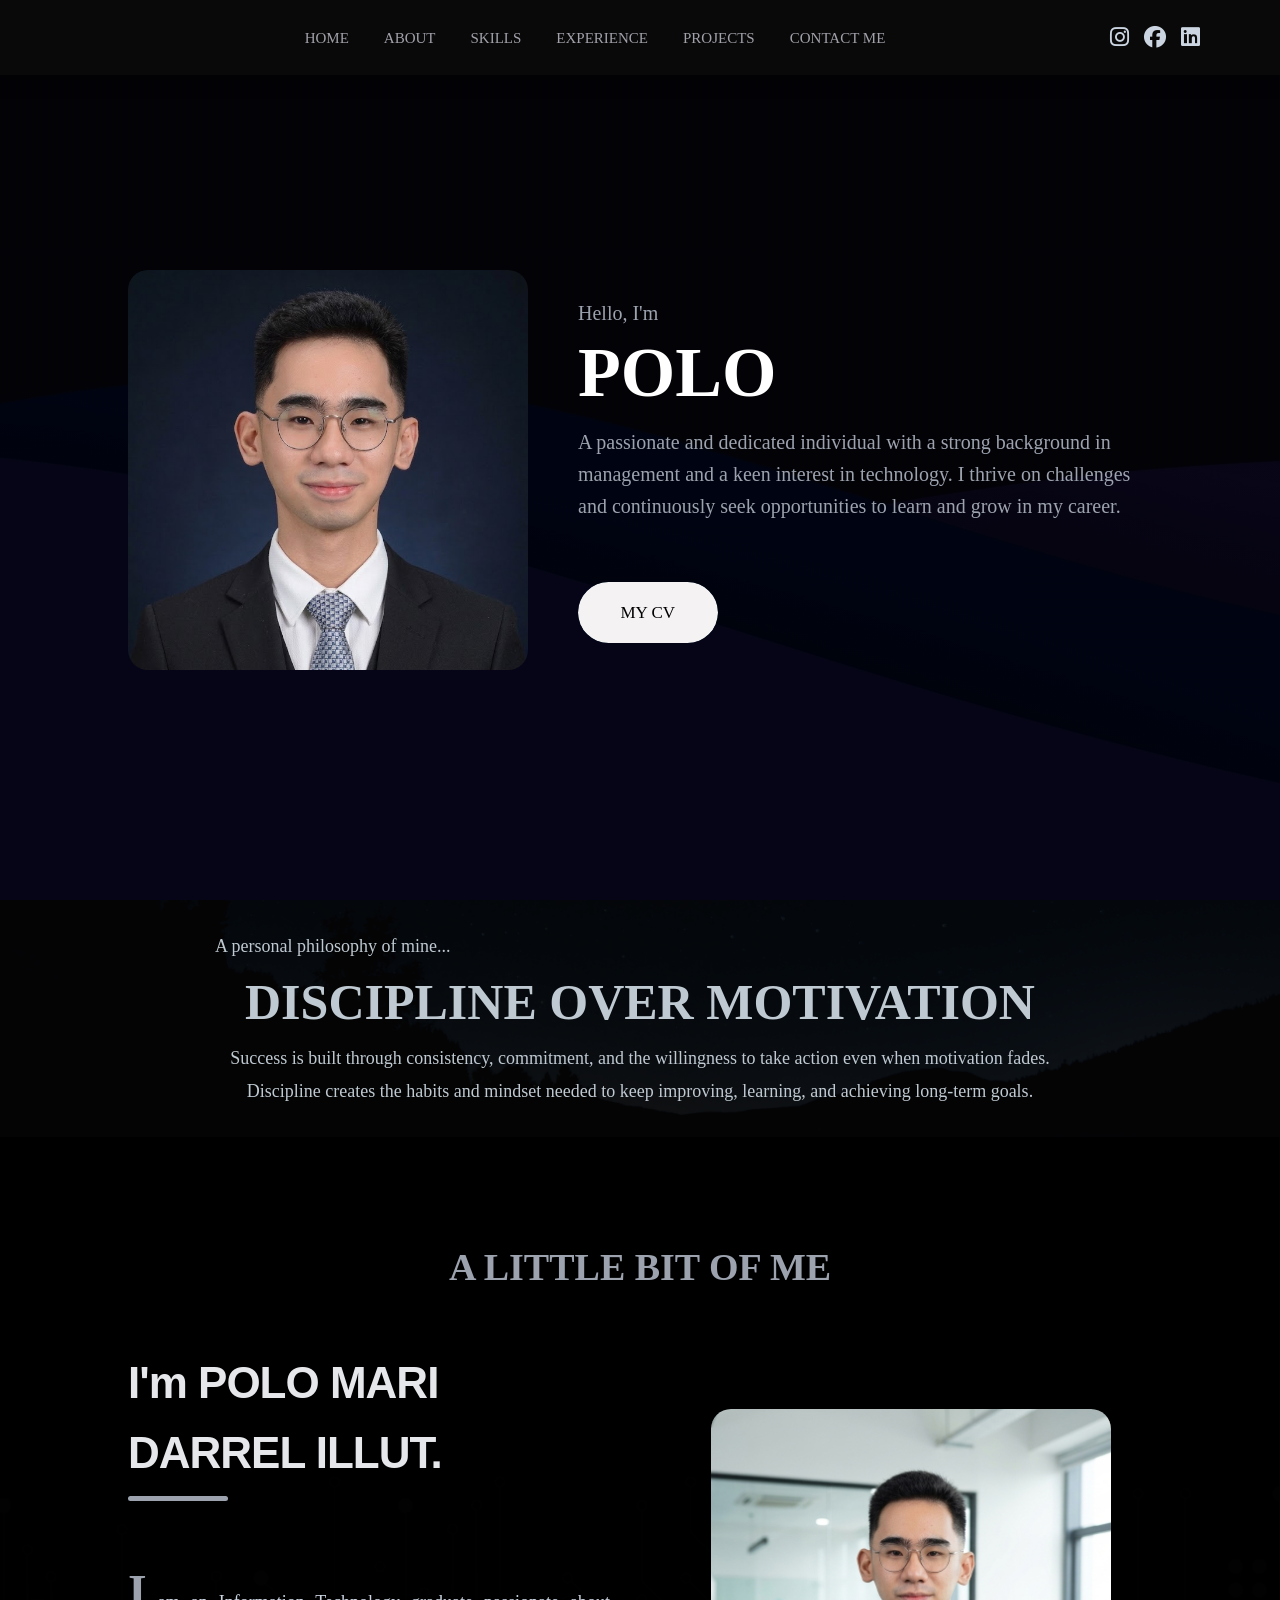
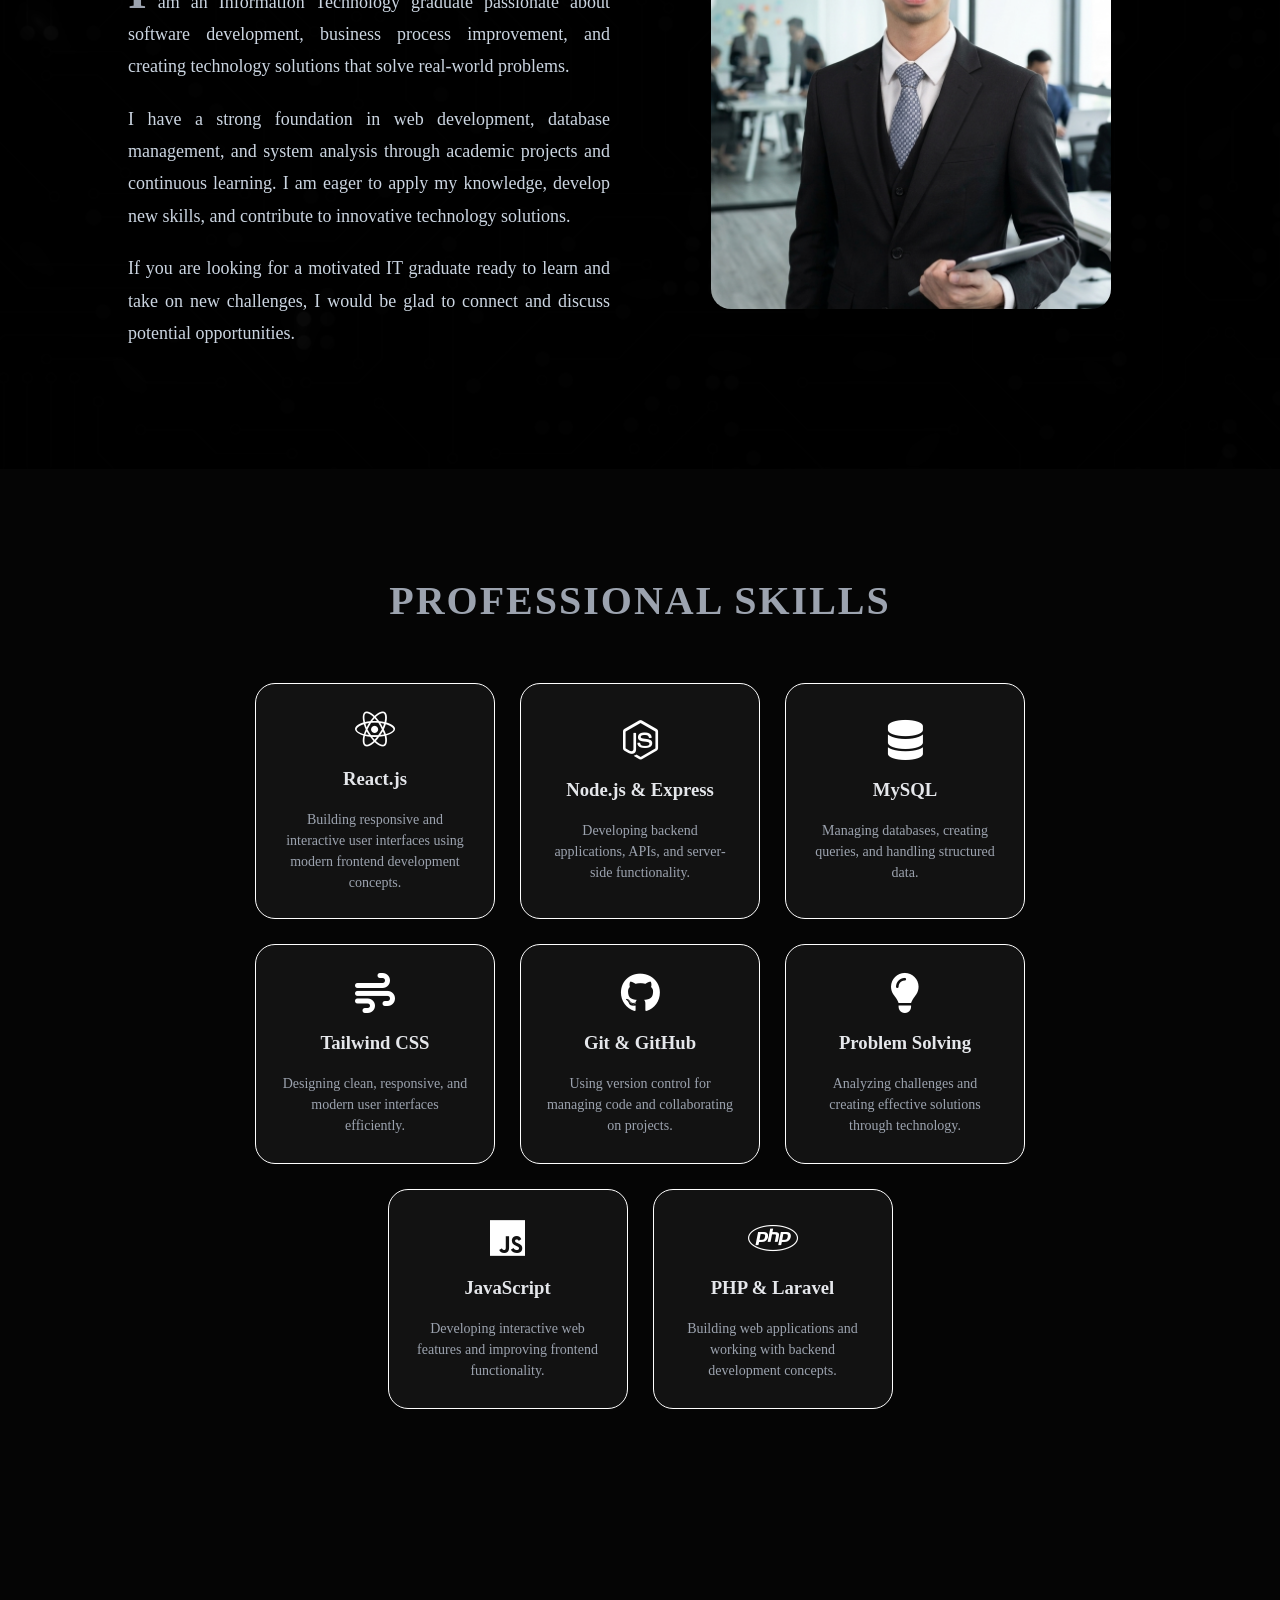
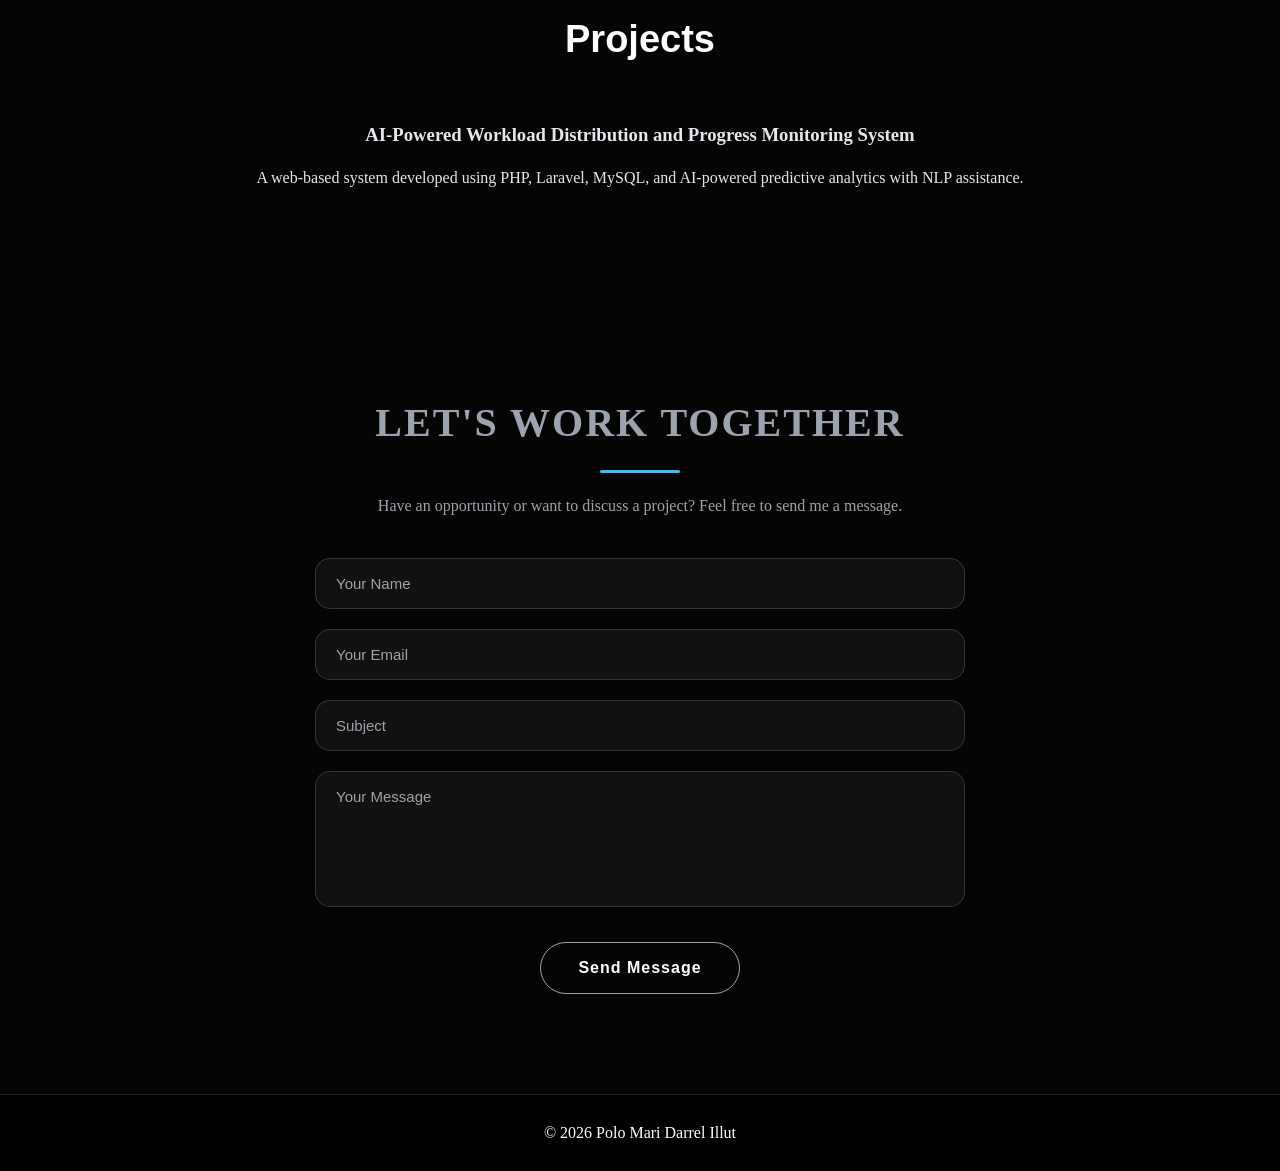
==== commit a97088e0: "new additional" ====
--- a/index.html
+++ b/index.html
@@ -32,6 +32,7 @@
           <li><a href="#skills">SKILLS</a></li>
           <li><a href="#experience">EXPERIENCE</a></li>
           <li><a href="#projects">PROJECTS</a></li>
+          <li><a href="#contact">CONTACT ME</a></li>
         </ul>
         <div class="nav-socials">
           <a href="https://instagram.com/yourusername" target="_blank">
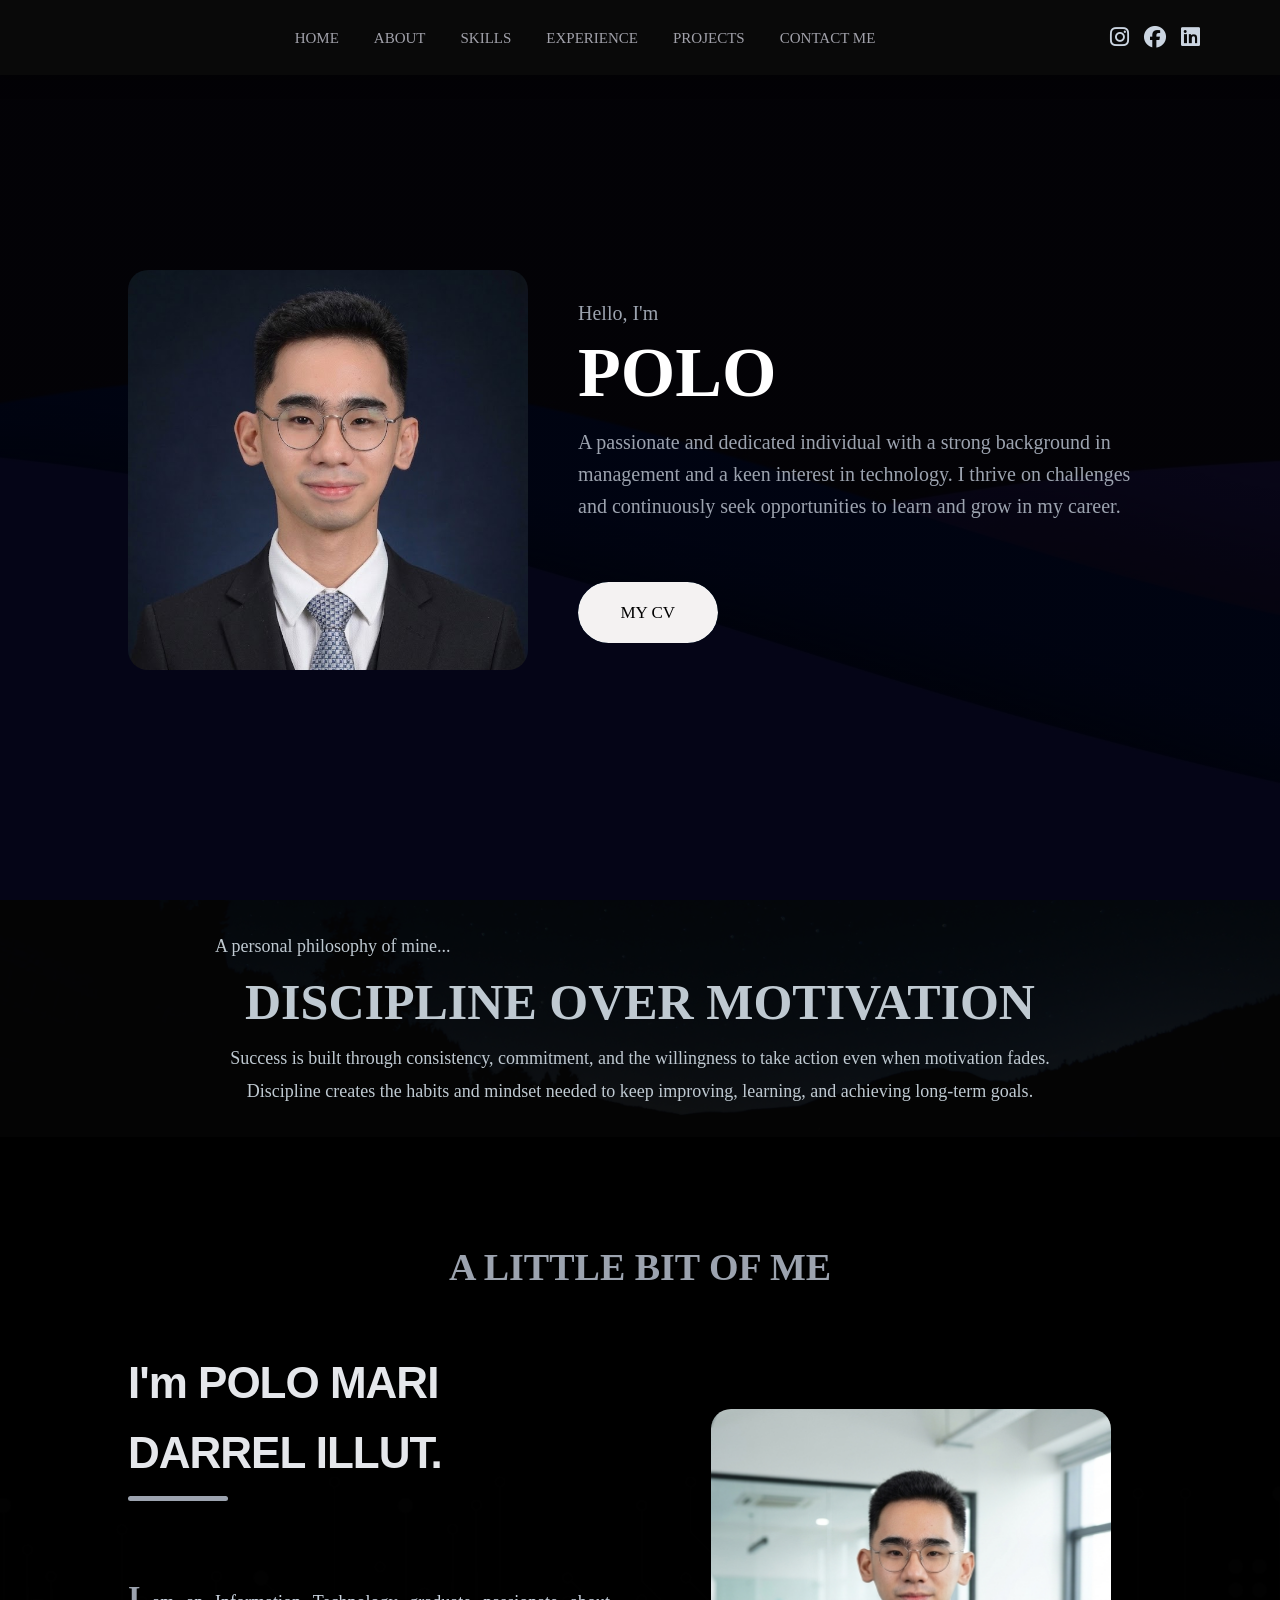
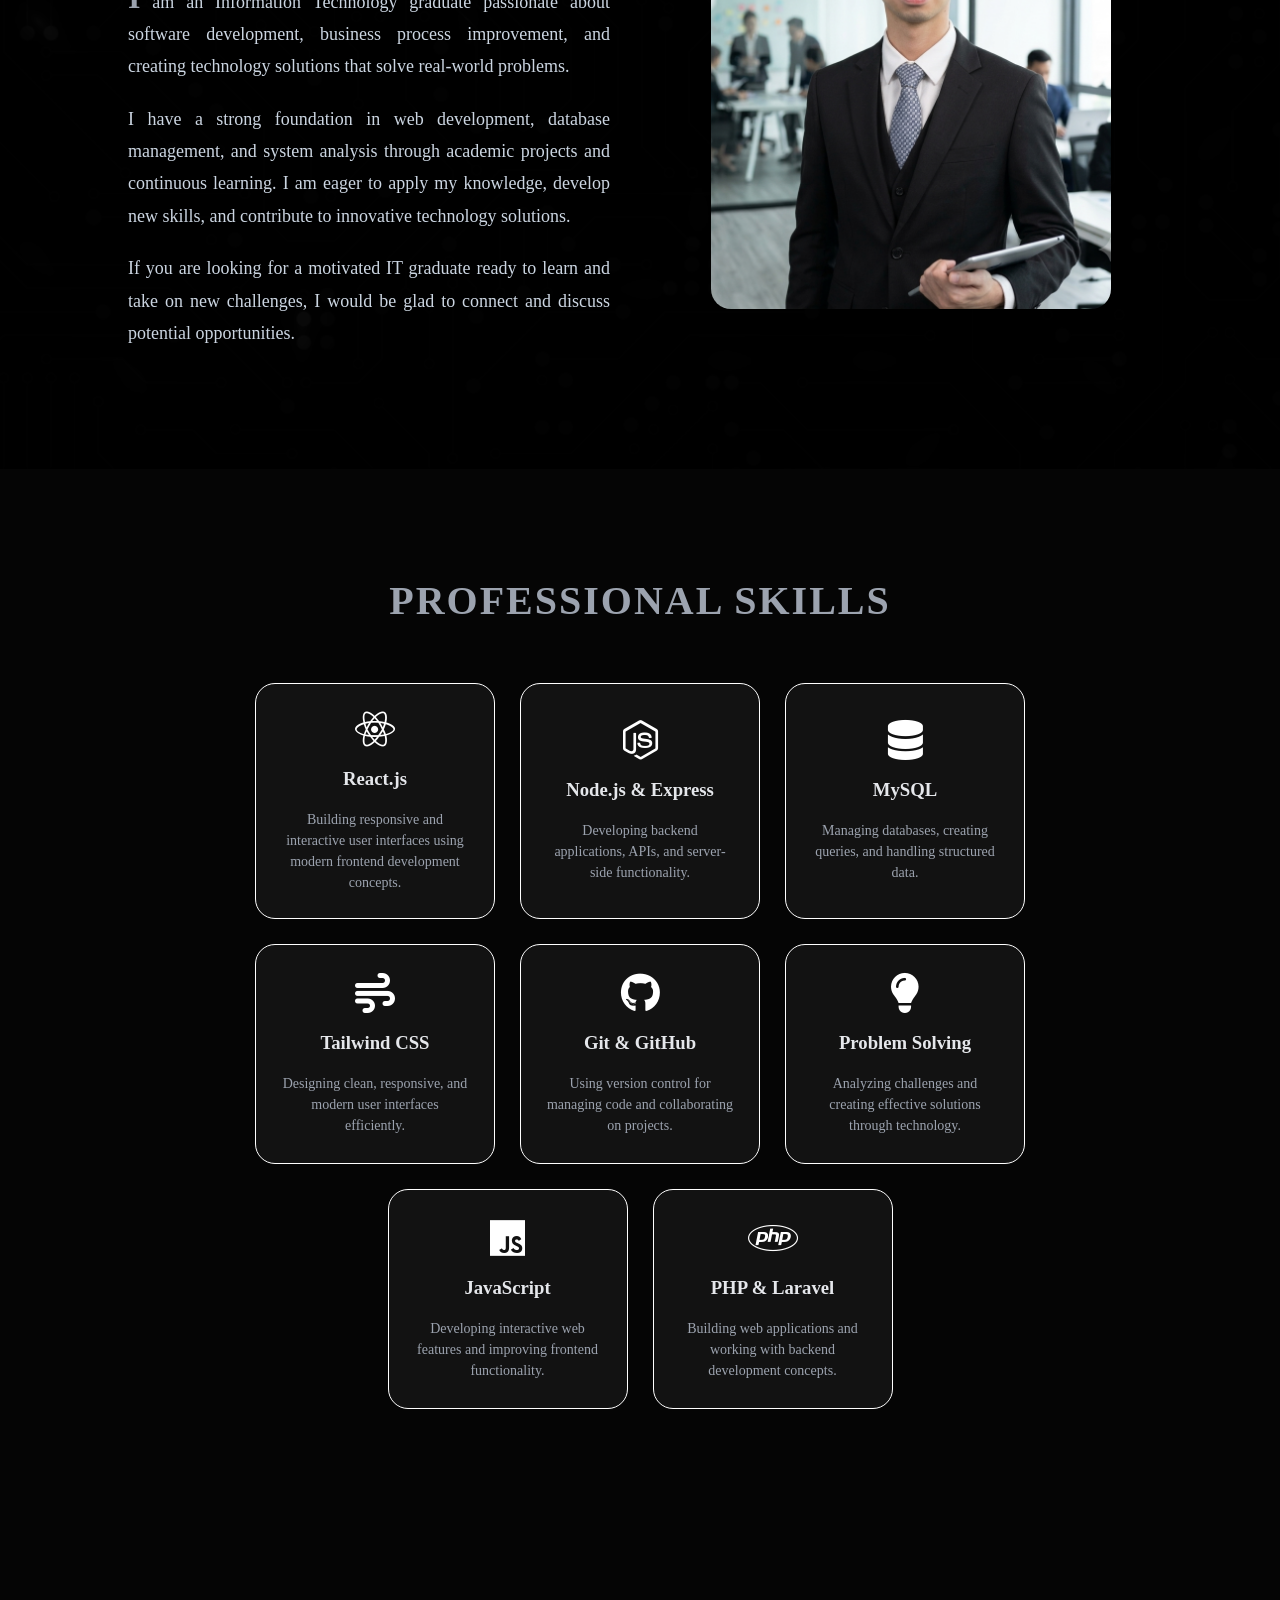
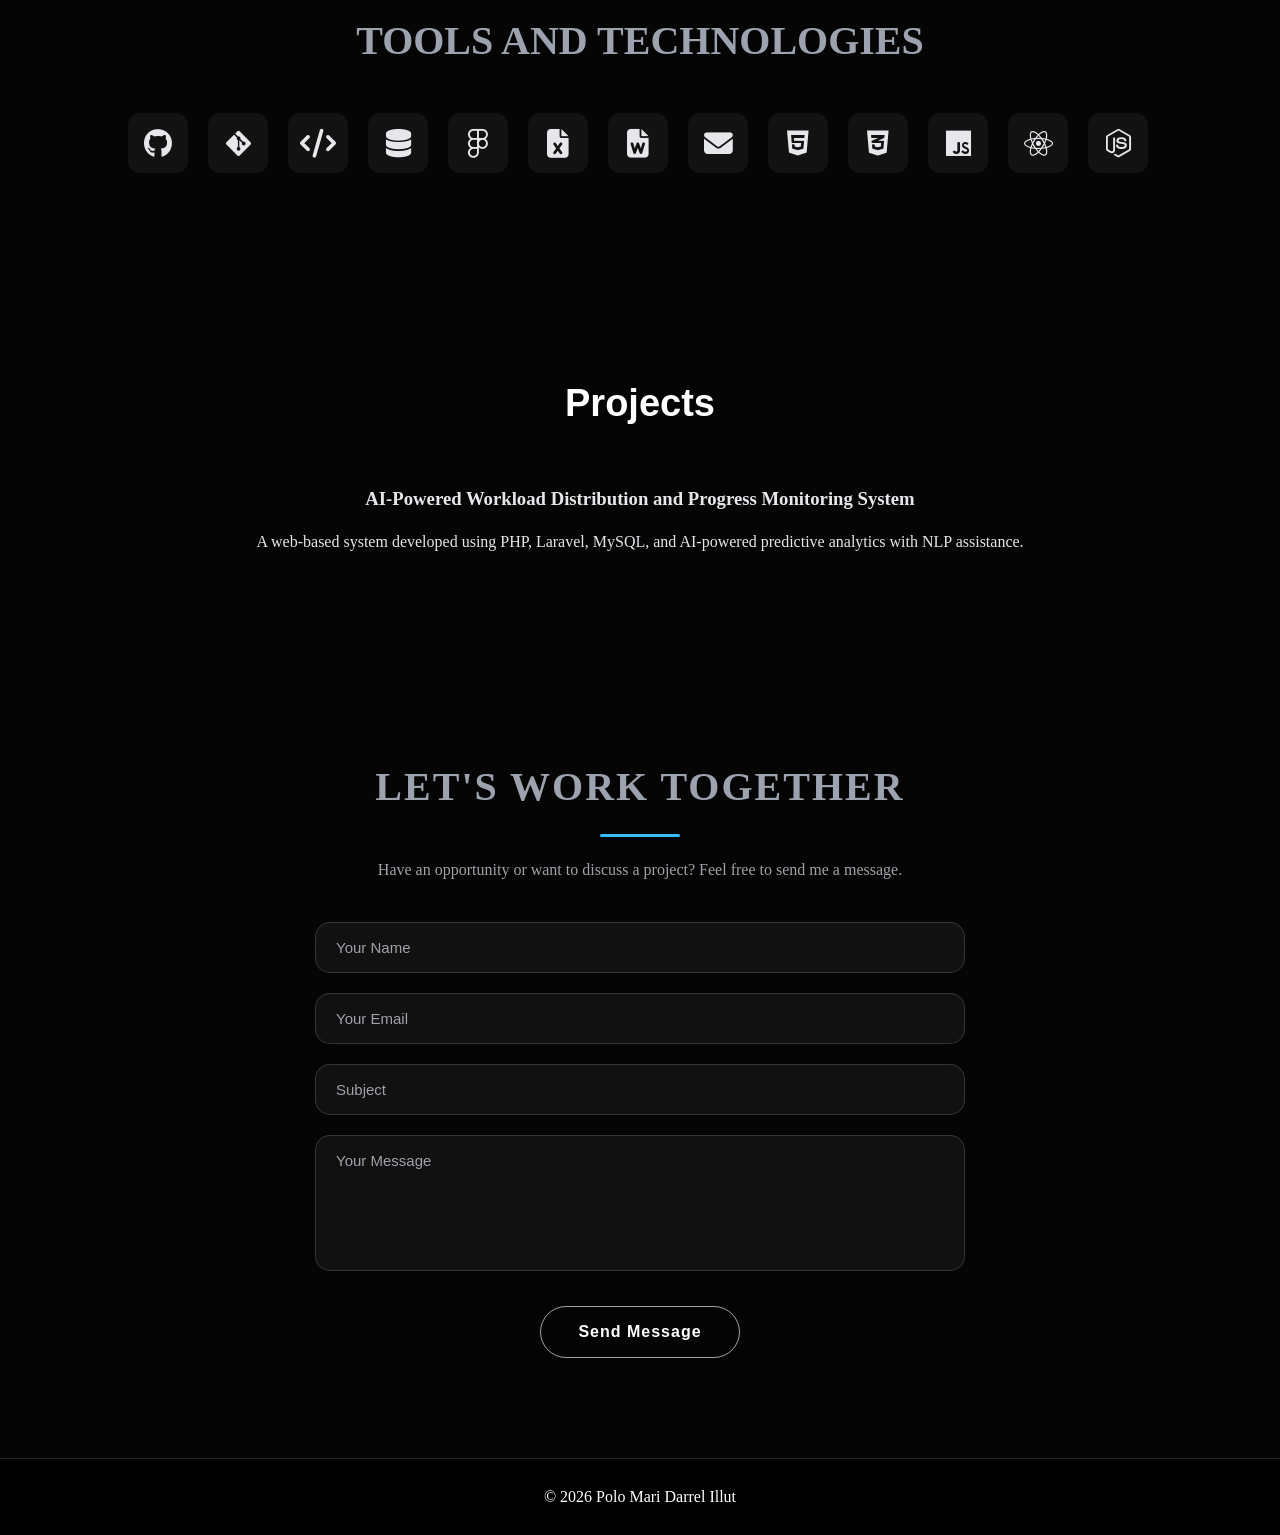
==== commit 7f39bdd1: "tools and technologies" ====
--- a/index.html
+++ b/index.html
@@ -9,6 +9,10 @@
     <link
       rel="stylesheet"
       href="https://cdnjs.cloudflare.com/ajax/libs/font-awesome/6.5.2/css/all.min.css"
+    />
+    <link
+      rel="stylesheet"
+      href="https://cdnjs.cloudflare.com/ajax/libs/font-awesome/6.5.1/css/all.min.css"
     />
     <link rel="preconnect" href="https://fonts.googleapis.com" />
     <link rel="preconnect" href="https://fonts.gstatic.com" crossorigin />
@@ -35,17 +39,18 @@
           <li><a href="#contact">CONTACT ME</a></li>
         </ul>
         <div class="nav-socials">
-          <a href="https://instagram.com/yourusername" target="_blank">
+          <a href="https://instagram.com" target="_blank">
             <i class="fab fa-instagram"></i>
           </a>
 
-          <a href="https://facebook.com/yourusername" target="_blank">
-            <i class="fab fa-facebook"></i>
+          <a href="https://facebook.com" target="_blank">
+            <i class="fa-brands fa-facebook"></i>
           </a>
 
           <a
             href="https://www.linkedin.com/in/polomaridarrelillut"
             target="_blank"
+            rel="noopener noreferrer"
           >
             <i class="fab fa-linkedin"></i>
           </a>
@@ -117,7 +122,7 @@
       </div>
     </section>
 
-    <!-- Experience Section -->
+    <!-- Skills Section -->
     <section id="skills" class="skills-section">
       <h2 class="skillsheader">PROFESSIONAL SKILLS</h2>
 
@@ -189,6 +194,143 @@
             Building web applications and working with backend development
             concepts.
           </p>
+        </div>
+      </div>
+    </section>
+    <!-- Tools Section -->
+    <section id="tools">
+      <h2 class="toolsheader">TOOLS AND TECHNOLOGIES</h2>
+
+      <div class="tools-container">
+        <div class="tools-slider" id="toolsSlider">
+          <div class="tools-track">
+            <div class="tool-card">
+              <i class="fa-brands fa-github"></i>
+            </div>
+
+            <div class="tool-card">
+              <i class="fa-brands fa-git-alt"></i>
+            </div>
+
+            <div class="tool-card">
+              <i class="fa-solid fa-code"></i>
+            </div>
+
+            <div class="tool-card">
+              <i class="fa-solid fa-database"></i>
+            </div>
+
+            <div class="tool-card">
+              <i class="fa-brands fa-figma"></i>
+            </div>
+
+            <div class="tool-card">
+              <i class="fa-solid fa-file-excel"></i>
+            </div>
+
+            <div class="tool-card">
+              <i class="fa-solid fa-file-word"></i>
+            </div>
+
+            <div class="tool-card">
+              <i class="fa-solid fa-envelope"></i>
+            </div>
+
+            <div class="tool-card">
+              <i class="fa-brands fa-html5"></i>
+            </div>
+
+            <div class="tool-card">
+              <i class="fa-brands fa-css3-alt"></i>
+            </div>
+
+            <div class="tool-card">
+              <i class="fa-brands fa-js"></i>
+            </div>
+
+            <div class="tool-card">
+              <i class="fa-brands fa-react"></i>
+            </div>
+
+            <div class="tool-card">
+              <i class="fa-brands fa-node-js"></i>
+            </div>
+
+            <div class="tool-card">
+              <i class="fa-brands fa-php"></i>
+            </div>
+
+            <div class="tool-card">
+              <i class="fa-solid fa-cloud"></i>
+            </div>
+
+            <div class="tool-card">
+              <i class="fa-brands fa-windows"></i>
+            </div>
+            <div class="tool-card">
+              <i class="fa-brands fa-github"></i>
+            </div>
+
+            <div class="tool-card">
+              <i class="fa-brands fa-git-alt"></i>
+            </div>
+
+            <div class="tool-card">
+              <i class="fa-solid fa-code"></i>
+            </div>
+
+            <div class="tool-card">
+              <i class="fa-solid fa-database"></i>
+            </div>
+
+            <div class="tool-card">
+              <i class="fa-brands fa-figma"></i>
+            </div>
+
+            <div class="tool-card">
+              <i class="fa-solid fa-file-excel"></i>
+            </div>
+
+            <div class="tool-card">
+              <i class="fa-solid fa-file-word"></i>
+            </div>
+
+            <div class="tool-card">
+              <i class="fa-solid fa-envelope"></i>
+            </div>
+
+            <div class="tool-card">
+              <i class="fa-brands fa-html5"></i>
+            </div>
+
+            <div class="tool-card">
+              <i class="fa-brands fa-css3-alt"></i>
+            </div>
+
+            <div class="tool-card">
+              <i class="fa-brands fa-js"></i>
+            </div>
+
+            <div class="tool-card">
+              <i class="fa-brands fa-react"></i>
+            </div>
+
+            <div class="tool-card">
+              <i class="fa-brands fa-node-js"></i>
+            </div>
+
+            <div class="tool-card">
+              <i class="fa-brands fa-php"></i>
+            </div>
+
+            <div class="tool-card">
+              <i class="fa-solid fa-cloud"></i>
+            </div>
+
+            <div class="tool-card">
+              <i class="fa-brands fa-windows"></i>
+            </div>
+          </div>
         </div>
       </div>
     </section>
--- a/style.css
+++ b/style.css
@@ -25,7 +25,7 @@
   background: rgba(10, 10, 10, 0.95);
   backdrop-filter: blur(10px);
   box-shadow: 0 2px 15px rgba(0, 0, 0, 0.5);
-  z-index: 1000;
+  z-index: 100;
 }
 nav {
   max-width: 1200px;
@@ -41,12 +41,7 @@
   align-items: center;
   gap: 12px;
 }
-.logo img {
-  width: 45px;
-  height: 45px;
-  border-radius: 50%;
-  object-fit: cover;
-}
+
 .logo h2 {
   color: #ffffff;
   font-size: 24px;
@@ -94,6 +89,11 @@
 .nav-socials {
   display: flex;
   gap: 15px;
+  position: relative;
+  z-index: 999;
+  margin-left: 20px;
+
+  
 }
 .nav-socials a {
   color: #cbd5e1;
@@ -103,6 +103,10 @@
 .nav-socials a:hover {
   color: #38bdf8;
   transform: translateY(-3px);
+
+}
+.nav-socials i {
+  pointer-events: none;
 }
 /* ===== Hero Section ===== */
 #home {
@@ -312,7 +316,7 @@
   border-radius: 5px;
 }
 .big-i {
-  font-size: 3rem;
+  font-size: 2rem;
   font-weight: 800;
   color: #9ca3af;
   line-height: 0;
@@ -359,7 +363,7 @@
   object-fit: cover;
   border-radius: 20px;
 }
-/* ===== Experience Section ===== */
+/* ===== Skills Section ===== */
 .skill-icon {
   font-size: 40px;
   color: white;
@@ -422,7 +426,53 @@
   margin-bottom: 50px;
   position: relative;
 }
-
+/* ===== Tools===== */
+.tools-slider {
+  overflow: hidden;
+  width: 100%;
+}
+
+.tools-track {
+  display: flex;
+  width: max-content;
+  gap: 20px;
+  animation: moveTools 25s linear infinite;
+}
+
+.tool-card {
+  flex-shrink: 0;
+
+  width: 60px;
+  height: 60px;
+
+  display: flex;
+  align-items: center;
+  justify-content: center;
+
+  background: rgba(255,255,255,0.05);
+  border-radius: 12px;
+}
+
+.tool-card i {
+  font-size: 1.8rem;
+}
+.toolsheader {
+  font-family: "Times New Roman", serif;
+  font-size: clamp(2rem, 5vw, 2.5rem);
+  color: #9ca3af;
+  margin-bottom: 40px;
+}
+
+/* Animation */
+@keyframes moveTools {
+  from {
+    transform: translateX(0);
+  }
+
+  to {
+    transform: translateX(-50%);
+  }
+}
 /* ===== Projects ===== */
 #projects article {
   text-align: center;
@@ -783,4 +833,52 @@
   .skillsheader {
     font-size: 1.8rem;
   }
-  }
+   #tools {
+    padding: 50px 4%;
+  }
+
+  .toolsheader {
+    font-size: 1.6rem;
+    letter-spacing: 1px;
+  }
+
+  .tools-track {
+    gap: 15px;
+    animation-duration: 35s;
+  }
+
+  .tool-card {
+    width: 45px;
+    height: 45px;
+  }
+
+  .tool-card i {
+    font-size: 1.2rem;
+  }
+}
+  @media (max-width: 768px) {
+
+  #tools {
+    padding: 60px 5%;
+  }
+
+  .toolsheader {
+    font-size: 2rem;
+    margin-bottom: 30px;
+  }
+
+  .tools-track {
+    gap: 18px;
+    animation-duration: 30s;
+  }
+
+  .tool-card {
+    width: 55px;
+    height: 55px;
+    border-radius: 10px;
+  }
+
+  .tool-card i {
+    font-size: 1.5rem;
+  }
+}
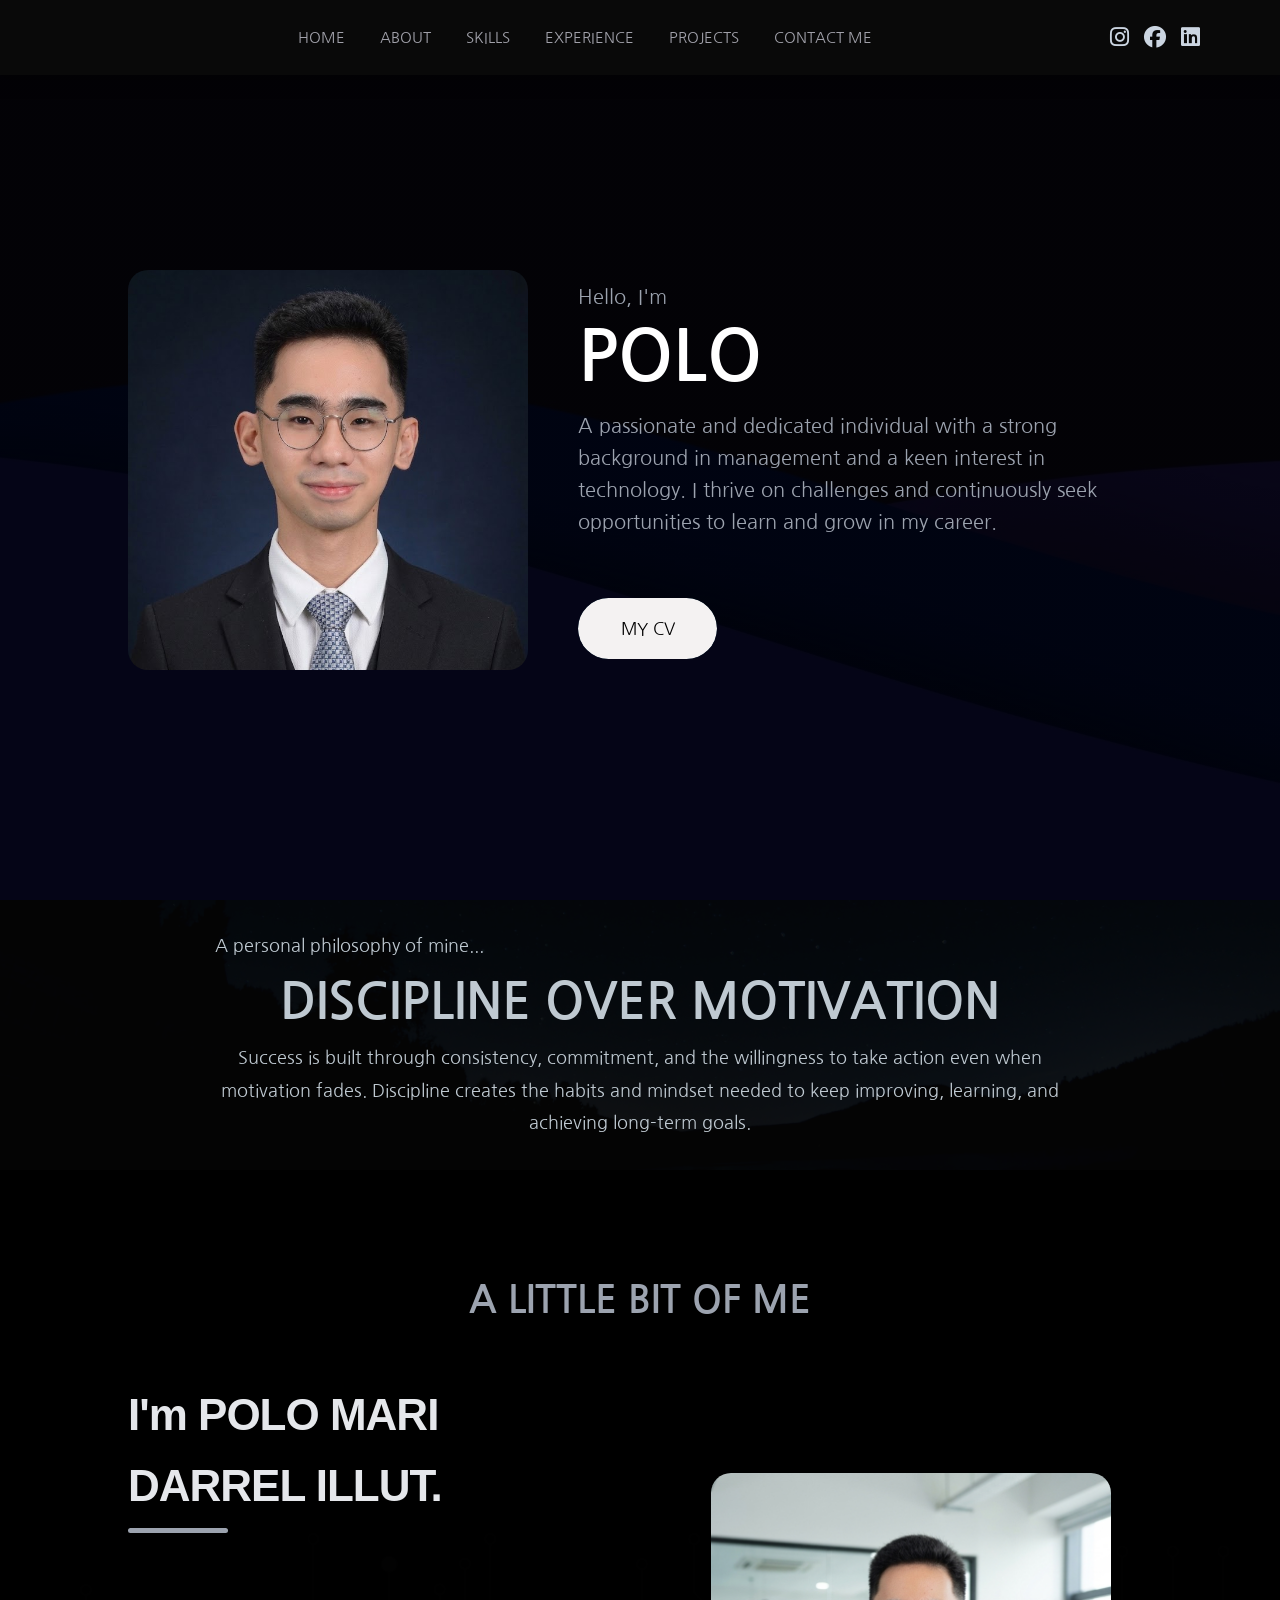
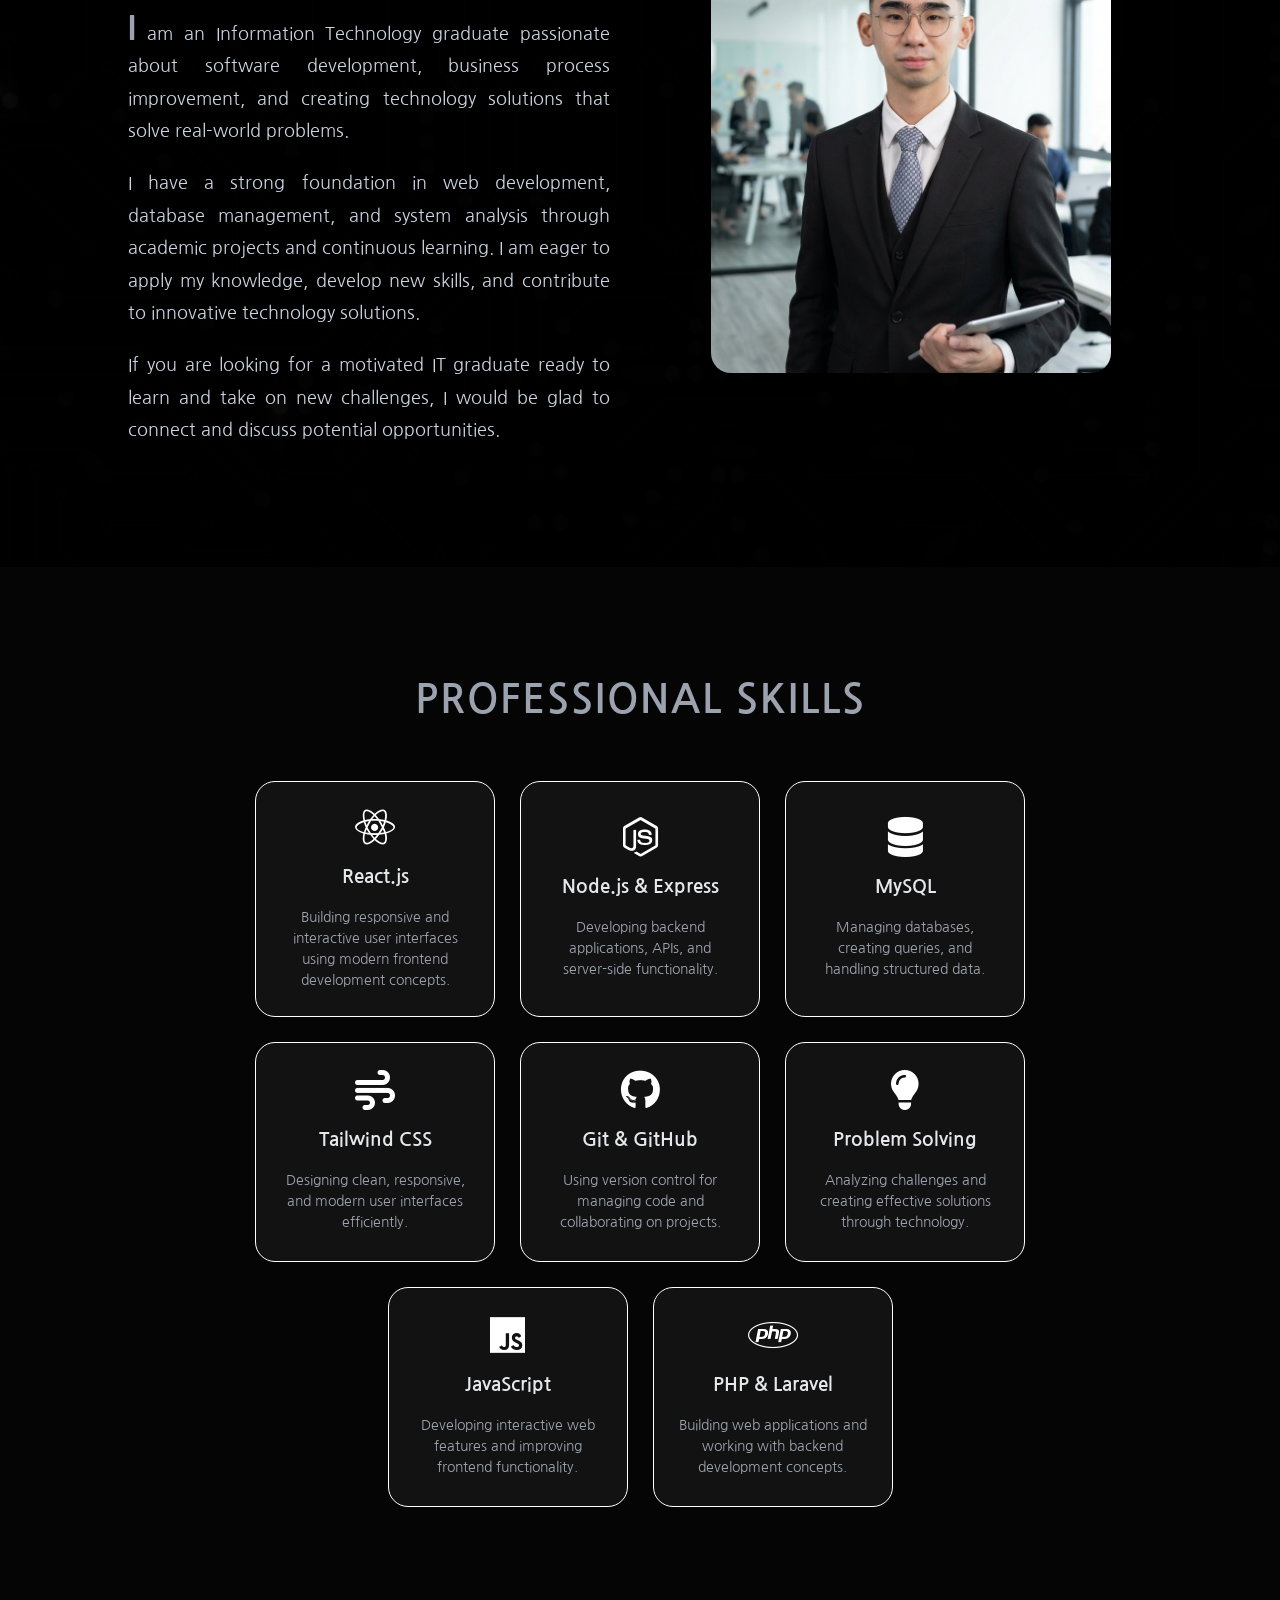
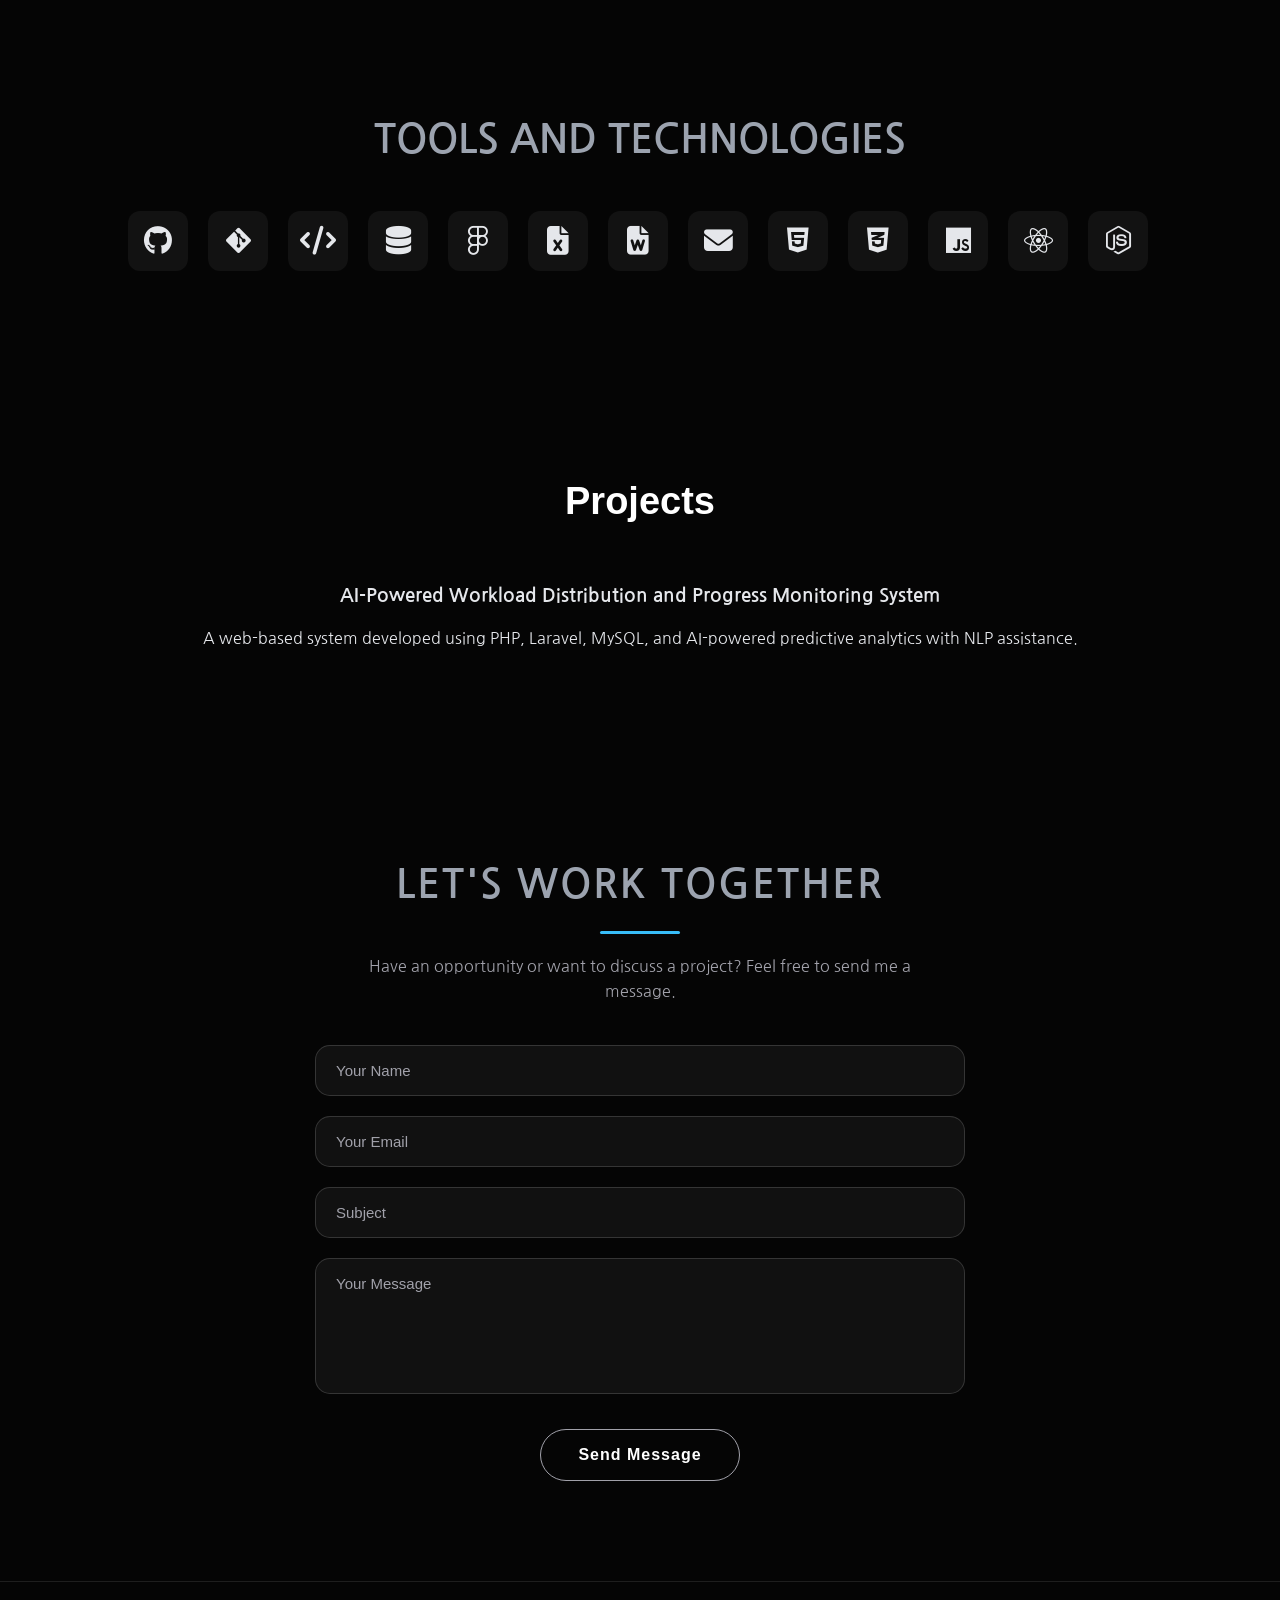
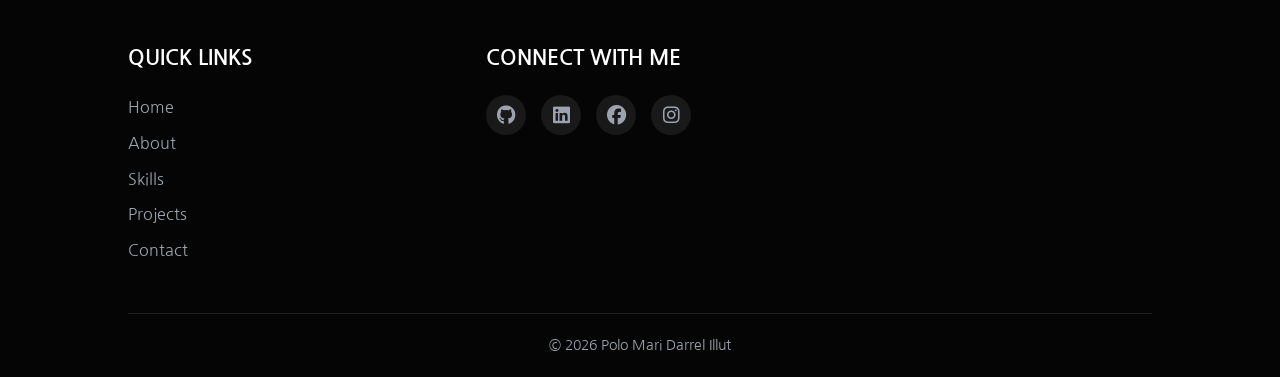
==== commit 8dea865e: "update on fontstyle" ====
--- a/index.html
+++ b/index.html
@@ -19,6 +19,12 @@
 
     <link
       href="https://fonts.googleapis.com/css2?family=Pacifico&display=swap"
+      rel="stylesheet"
+    />
+    <link rel="preconnect" href="https://fonts.googleapis.com" />
+    <link rel="preconnect" href="https://fonts.gstatic.com" crossorigin />
+    <link
+      href="https://fonts.googleapis.com/css2?family=Nanum+Gothic&display=swap"
       rel="stylesheet"
     />
     <link rel="stylesheet" href="style.css" />
@@ -383,7 +389,42 @@
 
     <!-- Footer -->
     <footer>
-      <p>© 2026 Polo Mari Darrel Illut</p>
+      <div class="footer-container">
+        <div class="footer-links">
+          <h3>QUICK LINKS</h3>
+          <a href="#home">Home</a>
+          <a href="#about">About</a>
+          <a href="#skills">Skills</a>
+          <a href="#projects">Projects</a>
+          <a href="#contact">Contact</a>
+        </div>
+
+        <div class="footer-socials">
+          <h3>CONNECT WITH ME</h3>
+
+          <div class="social-icons">
+            <a href="https://www.github.com" target="_blank">
+              <i class="fa-brands fa-github"></i>
+            </a>
+
+            <a href="https://www.linkedin.com/in/polomaridarrelillut" target="_blank">
+              <i class="fa-brands fa-linkedin"></i>
+            </a>
+
+            <a href="https://www.facebook.com" target="_blank">
+              <i class="fa-brands fa-facebook"></i>
+            </a>
+
+            <a href="https://www.instagram.com" target="_blank">
+              <i class="fa-brands fa-instagram"></i>
+            </a>
+          </div>
+        </div>
+      </div>
+
+      <div class="footer-bottom">
+        <p>© 2026 Polo Mari Darrel Illut. All Rights Reserved.</p>
+      </div>
     </footer>
     <button id="backToTop" title="Back to top">
       <i class="fa-solid fa-chevron-up"></i>
--- a/style.css
+++ b/style.css
@@ -5,7 +5,7 @@
   scroll-behavior: smooth;
 }
 body {
-  font-family: "Times New Roman", sans-serif;
+  font-family: "Nanum Gothic", sans-serif;
   line-height: 1.6;
   color: #e5e7eb;
   background: #050505;
@@ -92,8 +92,6 @@
   position: relative;
   z-index: 999;
   margin-left: 20px;
-
-  
 }
 .nav-socials a {
   color: #cbd5e1;
@@ -103,7 +101,6 @@
 .nav-socials a:hover {
   color: #38bdf8;
   transform: translateY(-3px);
-
 }
 .nav-socials i {
   pointer-events: none;
@@ -133,7 +130,8 @@
   color: #9ca3af;
   font-size: 20px;
   margin-bottom: 5px;
-  font-family: "Times New Roman", sans-serif;
+   font-family: "Nanum Gothic", sans-serif;
+
 }
 .name-text {
   color: #ffffff;
@@ -141,7 +139,8 @@
   font-weight: 700;
   line-height: 1.1;
   margin-bottom: 15px;
-  font-family: "Times New Roman", sans-serif;
+   font-family: "Nanum Gothic", sans-serif;
+
 }
 .hero-text h2 {
   color: #38bdf8;
@@ -188,7 +187,7 @@
   font-family: inherit;
   font-weight: 500;
   color: black;
-  background-color: #233D4D;
+  background-color: #233d4d;
   overflow: hidden;
   z-index: 1;
 }
@@ -196,7 +195,7 @@
 .hero-buttons a:hover {
   transform: translateY(-3px);
   box-shadow: 0 10px 20px rgba(0, 0, 0, 0.2);
-  color: #EAECF0;
+  color: #eaecf0;
 }
 
 .hero-buttons a:active {
@@ -213,7 +212,7 @@
   position: absolute;
   top: 0;
   left: 0;
-  background-color: #F4F2F2;
+  background-color: #f4f2f2;
   z-index: -1;
   transition: all 0.4s;
 }
@@ -280,7 +279,8 @@
 #about {
   padding: 100px 10%;
   background: #000000;
-  font-family: "Times New Roman", sans-serif;
+   font-family: "Nanum Gothic", sans-serif;
+
 }
 #about::before {
   content: "";
@@ -327,14 +327,16 @@
   color: #9ca3af;
   font-size: 38px;
   margin-bottom: 50px;
-  font-family: "Times New Roman", sans-serif;
+   font-family: "Nanum Gothic", sans-serif;
+
 }
 
 .about-container {
   display: flex;
   align-items: center;
   justify-content: space-between;
-  font-family: "Times New Roman", sans-serif;
+   font-family: "Nanum Gothic", sans-serif;
+
   gap: 60px;
 }
 
@@ -358,7 +360,7 @@
 }
 
 .about-image img {
-   width: 400px;
+  width: 400px;
   height: 500px;
   object-fit: cover;
   border-radius: 20px;
@@ -393,7 +395,6 @@
   border-radius: 20px;
   background: rgba(255, 255, 255, 0.05);
   padding: 25px;
-  
 }
 
 .skills-section .experience-card h3 {
@@ -404,7 +405,6 @@
   font-size: 14px;
   line-height: 1.5;
   color: #9ca3af;
-  
 }
 .experience-card {
   transition: all 0.3s ease;
@@ -417,7 +417,7 @@
   box-shadow: 0 10px 25px rgba(56, 189, 248, 0.15);
 }
 .skillsheader {
-  font-family: "Times New Roman", serif;
+  font-family: "Nanum Gothic", serif;
   font-size: 2.5rem;
   font-weight: 700;
   color: #9ca3af;
@@ -449,7 +449,7 @@
   align-items: center;
   justify-content: center;
 
-  background: rgba(255,255,255,0.05);
+  background: rgba(255, 255, 255, 0.05);
   border-radius: 12px;
 }
 
@@ -457,7 +457,7 @@
   font-size: 1.8rem;
 }
 .toolsheader {
-  font-family: "Times New Roman", serif;
+  font-family: "Nanum Gothic", serif;
   font-size: clamp(2rem, 5vw, 2.5rem);
   color: #9ca3af;
   margin-bottom: 40px;
@@ -489,7 +489,7 @@
 }
 
 .contact-header {
-  font-family: "Times New Roman", serif;
+  font-family: "Nanum Gothic", serif;
   font-size: clamp(2rem, 5vw, 2.5rem);
   color: #9ca3af;
   margin-bottom: 40px;
@@ -602,12 +602,11 @@
   margin-top: 20px;
   padding: 15px 25px;
   border-radius: 15px;
-  border: #fefefa  1px solid;
-  color: #fefefa ;
+  border: #fefefa 1px solid;
+  color: #fefefa;
   font-size: 15px;
   animation: slideDown 0.4s ease;
   letter-spacing: 1px;
-
 }
 
 .form-status i {
@@ -625,13 +624,87 @@
     transform: translateY(0);
   }
 }
-/* ===== Footer ===== */
+/* FOOTER */
+
 footer {
-  background: #000000;
+  background: #050505;
+  border-top: 1px solid rgba(255, 255, 255, 0.1);
+  padding: 60px 10% 20px;
+  color: #e5e7eb;
+  font-family: "Nanum Gothic", sans-serif;
+}
+
+.footer-container {
+  display: grid;
+  grid-template-columns: repeat(3, 1fr);
+  gap: 50px;
+}
+
+footer h3 {
   color: #ffffff;
+  font-size: 1.3rem;
+  margin-bottom: 20px;
+}
+
+.footer-about p {
+  color: #9ca3af;
+  line-height: 1.7;
+  max-width: 350px;
+}
+
+.footer-links {
+  display: flex;
+  flex-direction: column;
+}
+
+.footer-links a {
+  color: #9ca3af;
+  text-decoration: none;
+  margin-bottom: 10px;
+  transition: 0.3s;
+}
+
+.footer-links a:hover {
+  color: #9ca3af;
+  transform: translateX(5px);
+}
+
+.social-icons {
+  display: flex;
+  gap: 15px;
+}
+
+.social-icons a {
+  width: 40px;
+  height: 40px;
+
+  display: flex;
+  align-items: center;
+  justify-content: center;
+
+  border-radius: 50%;
+  background: rgba(255, 255, 255, 0.08);
+
+  color: #9ca3af;
+  font-size: 1.2rem;
+
+  transition: 0.3s;
+}
+
+.social-icons a:hover {
+  transform: translateY(-5px);
+  background: rgba(96, 165, 250, 0.3);
+}
+
+.footer-bottom {
+  margin-top: 40px;
+  padding-top: 20px;
+
+  border-top: 1px solid rgba(255, 255, 255, 0.1);
+
   text-align: center;
-  padding: 25px;
-  border-top: 1px solid #222;
+  color: #9ca3af;
+  font-size: 0.9rem;
 }
 
 /* ===== Animations ===== */
@@ -643,12 +716,12 @@
   height: 55px;
   border: none;
   border-radius: 50%;
-  background: #06202B;
+  background: #06202b;
   color: white;
   font-size: 28px;
   font-weight: bold;
   cursor: pointer;
-  box-shadow: 0 5px 15px rgba(0,0,0,0.3);
+  box-shadow: 0 5px 15px rgba(0, 0, 0, 0.3);
   transition: 0.3s ease;
   opacity: 0;
   visibility: hidden;
@@ -704,7 +777,6 @@
     flex-direction: column;
     text-align: center;
     padding: 130px 25px 70px;
-    
   }
   .hero-text {
     align-items: center;
@@ -781,7 +853,6 @@
   .skillsheader {
     font-size: 2.2rem;
   }
-
 }
 @media (max-width: 480px) {
   .logo h2 {
@@ -816,8 +887,8 @@
   }
   .experience-wrapper {
     flex-direction: column;
-}
- .experience-card {
+  }
+  .experience-card {
     width: 100%;
     padding: 20px;
   }
@@ -833,7 +904,7 @@
   .skillsheader {
     font-size: 1.8rem;
   }
-   #tools {
+  #tools {
     padding: 50px 4%;
   }
 
@@ -856,8 +927,7 @@
     font-size: 1.2rem;
   }
 }
-  @media (max-width: 768px) {
-
+@media (max-width: 768px) {
   #tools {
     padding: 60px 5%;
   }
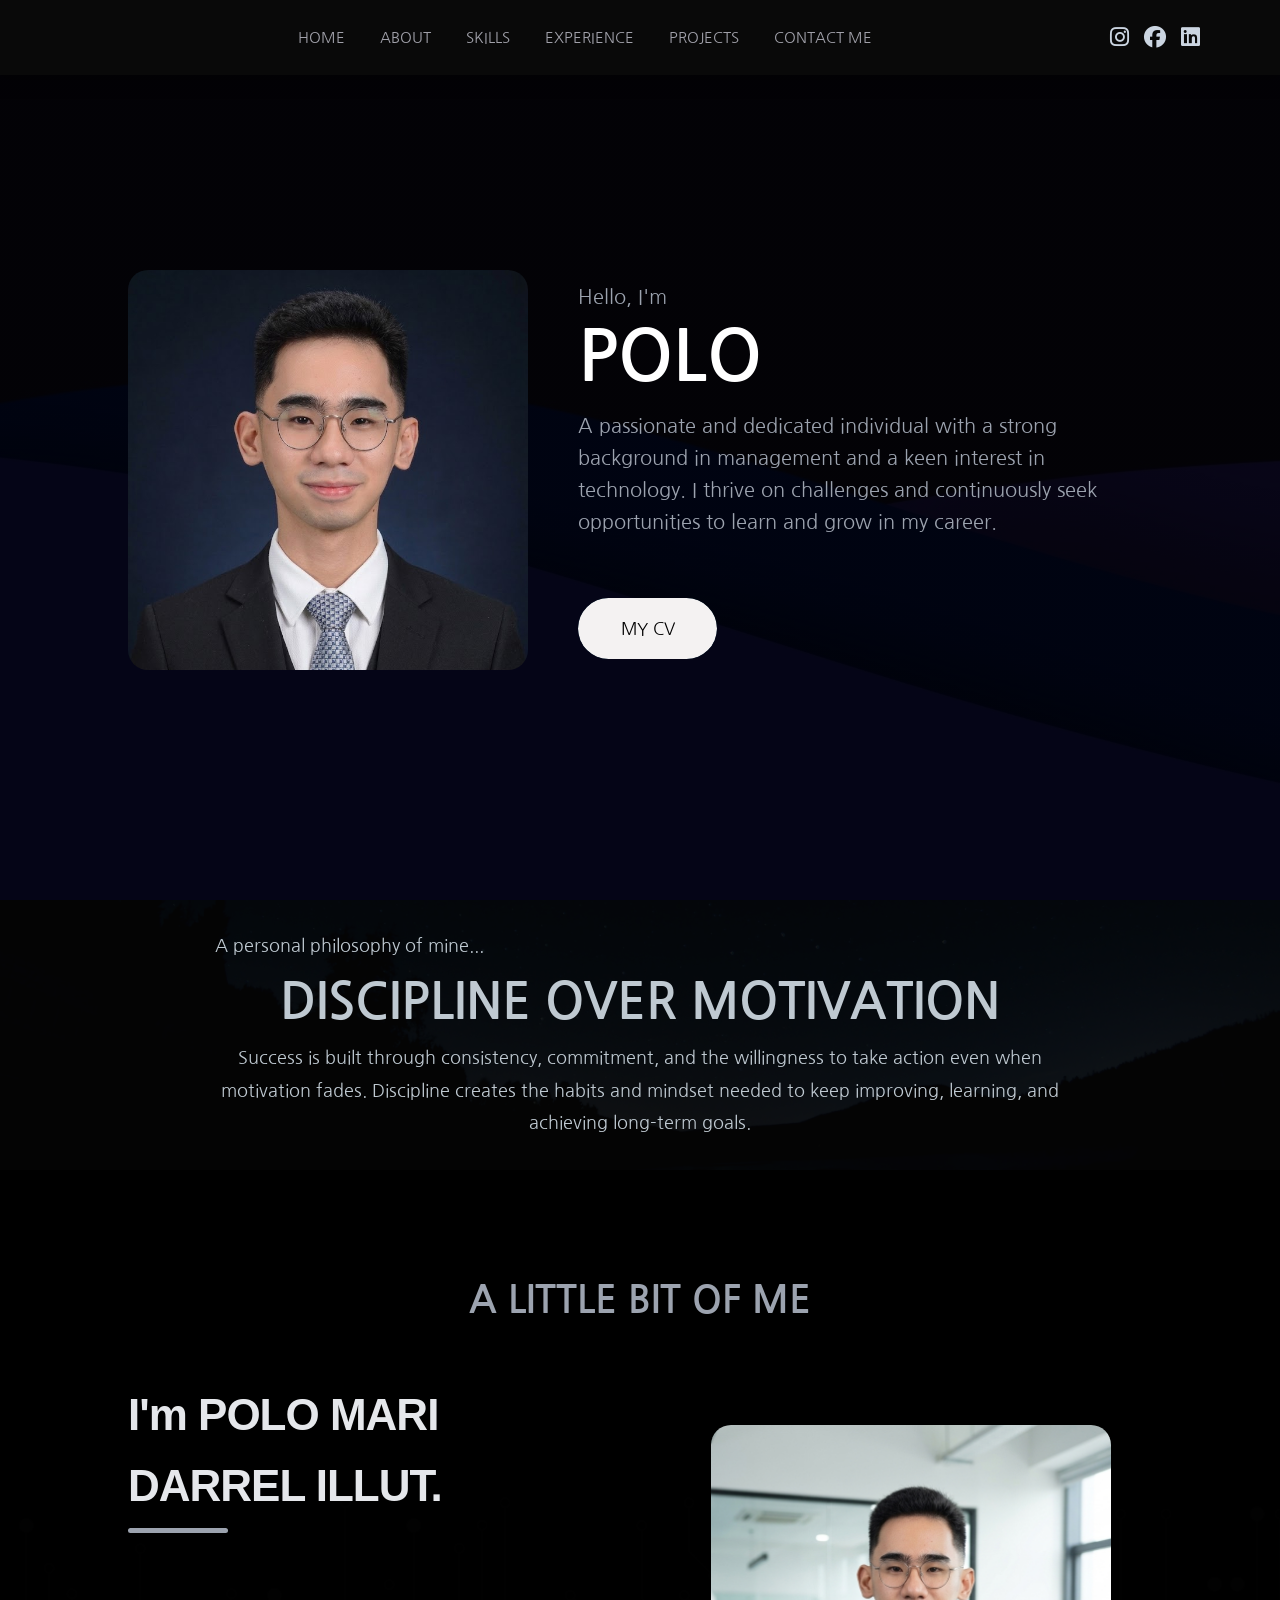
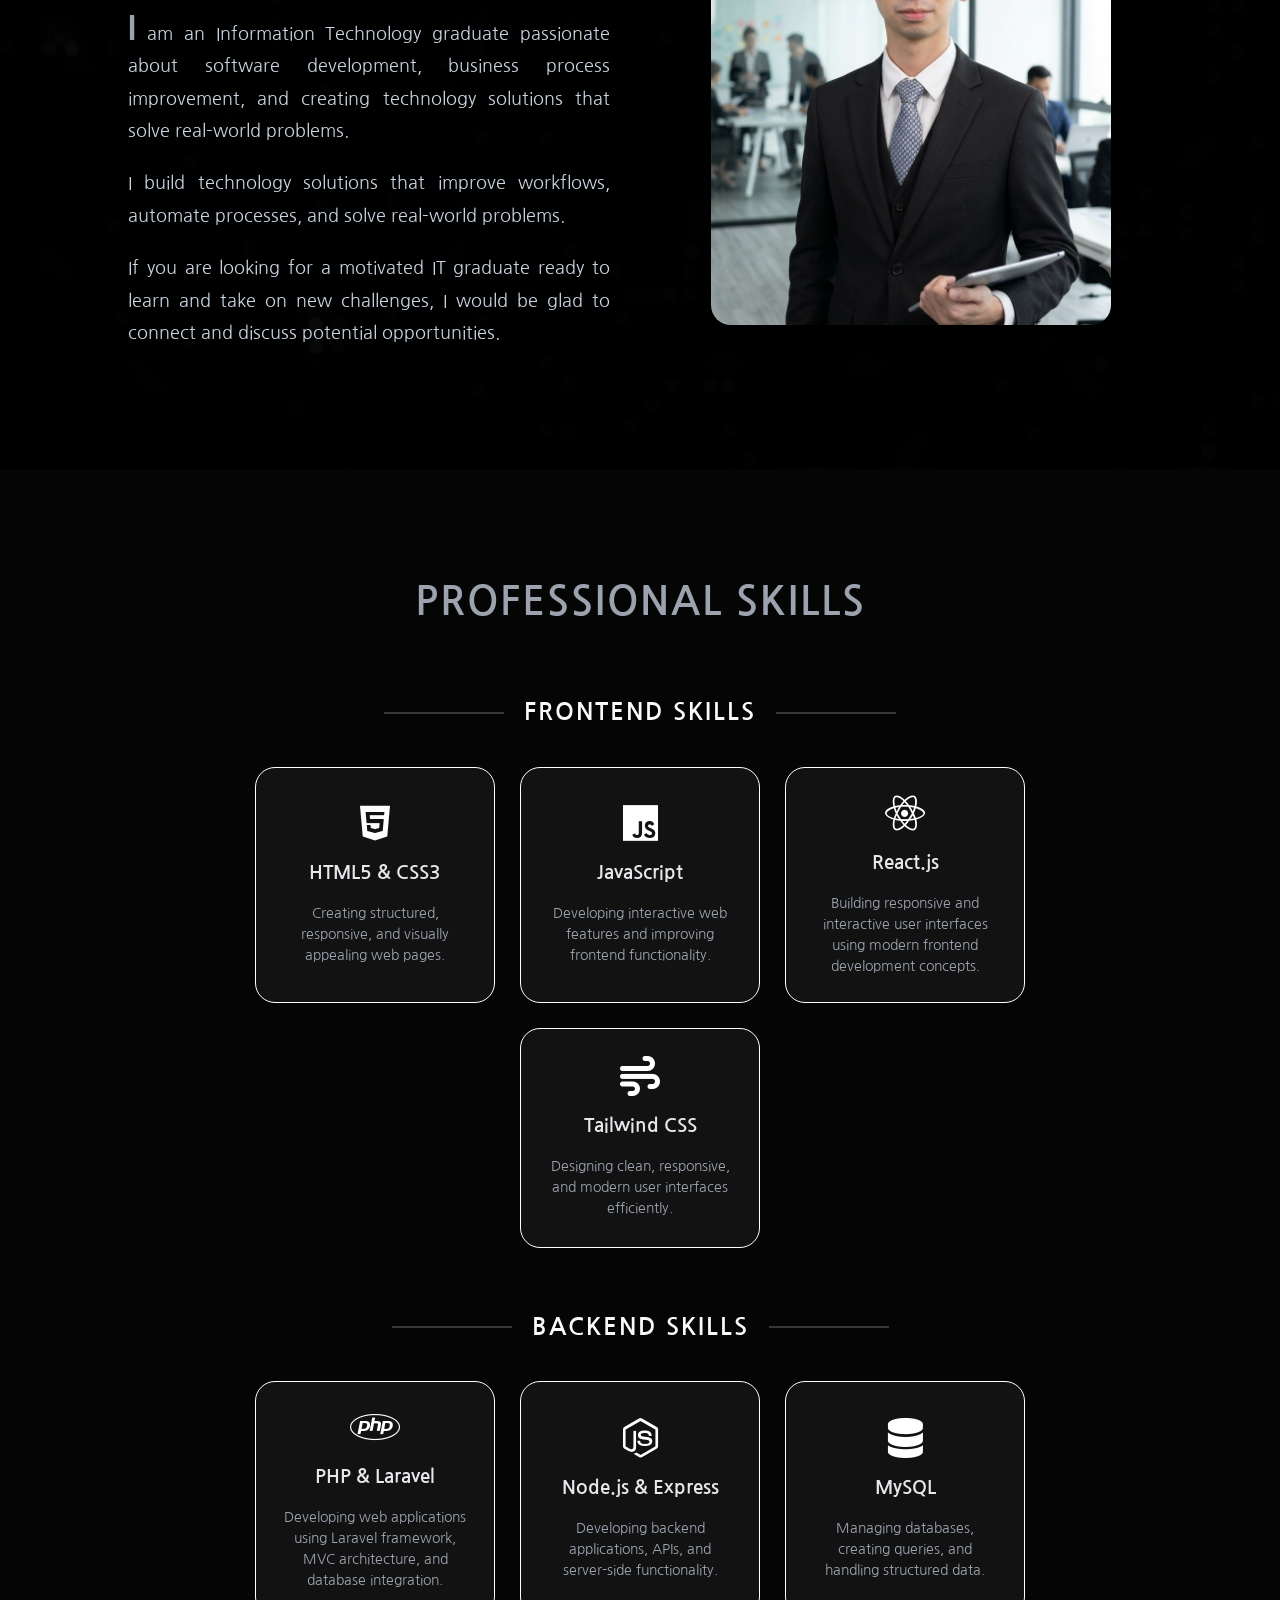
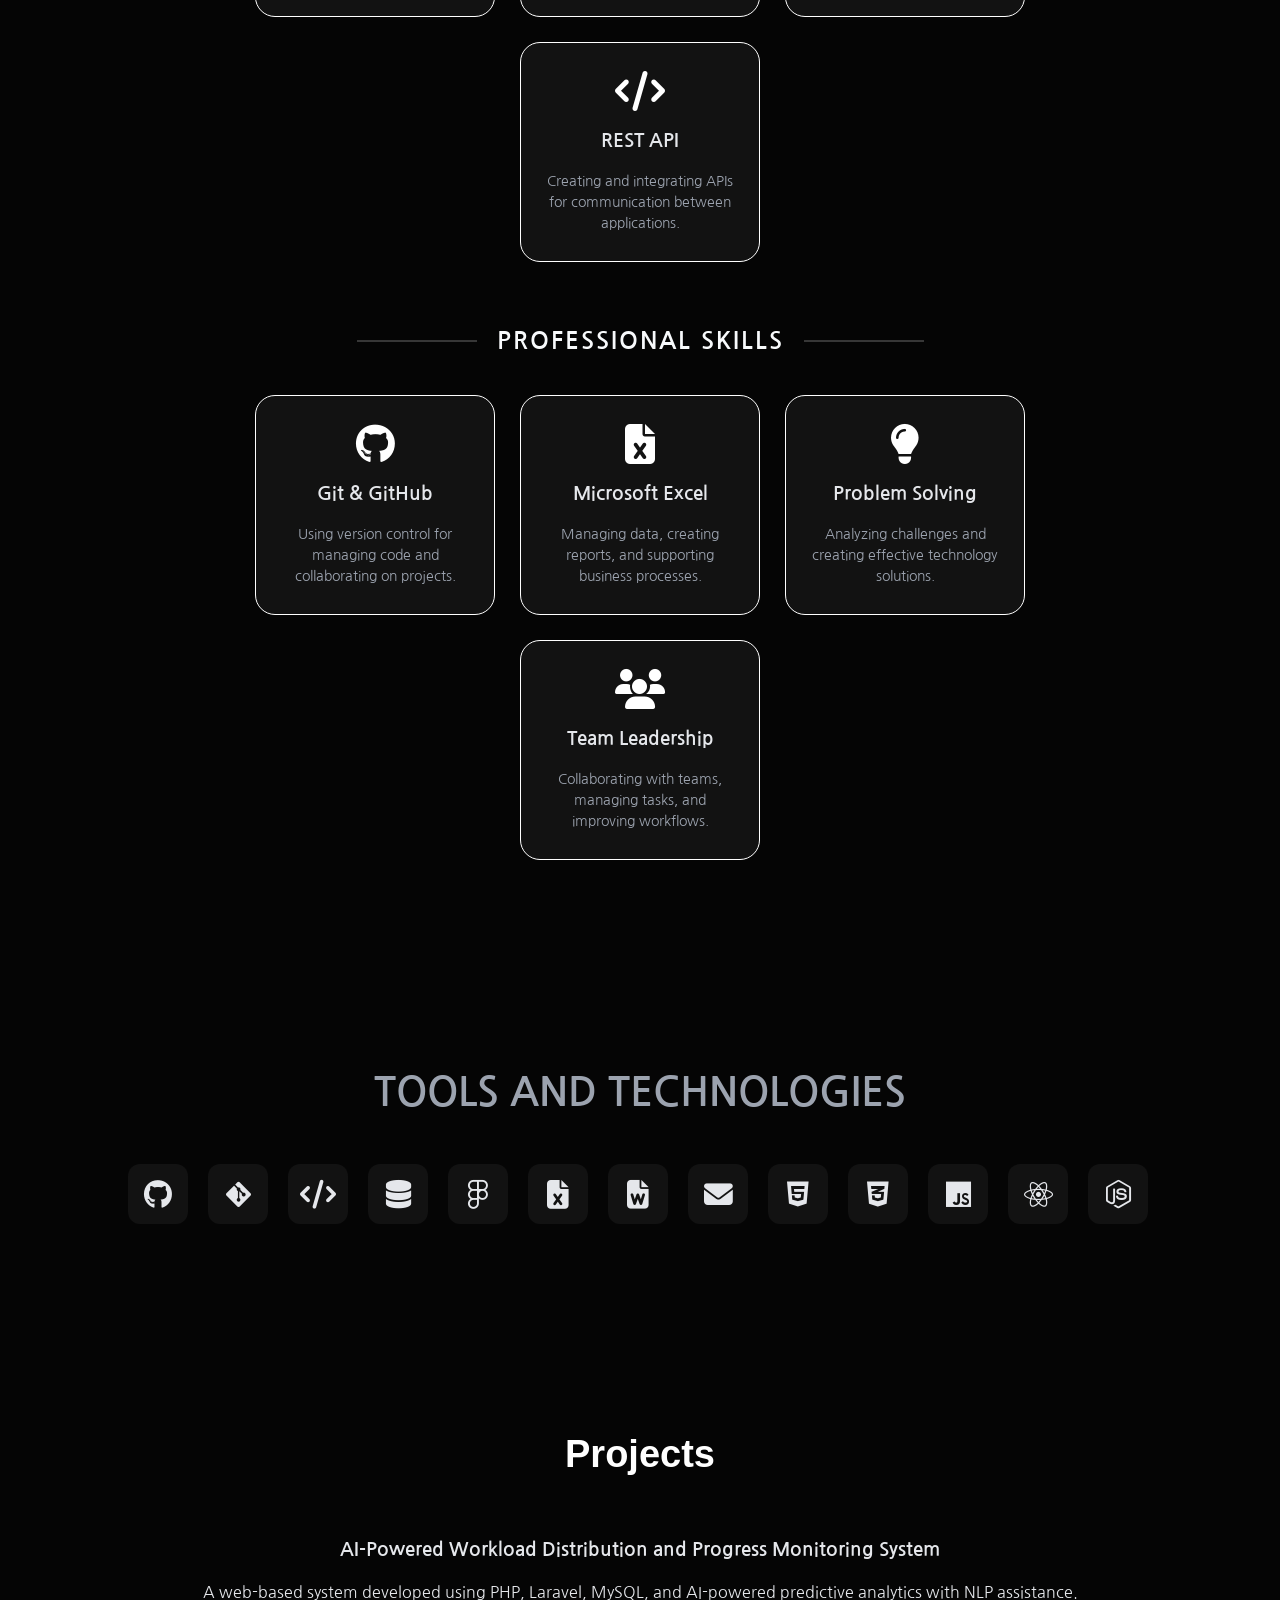
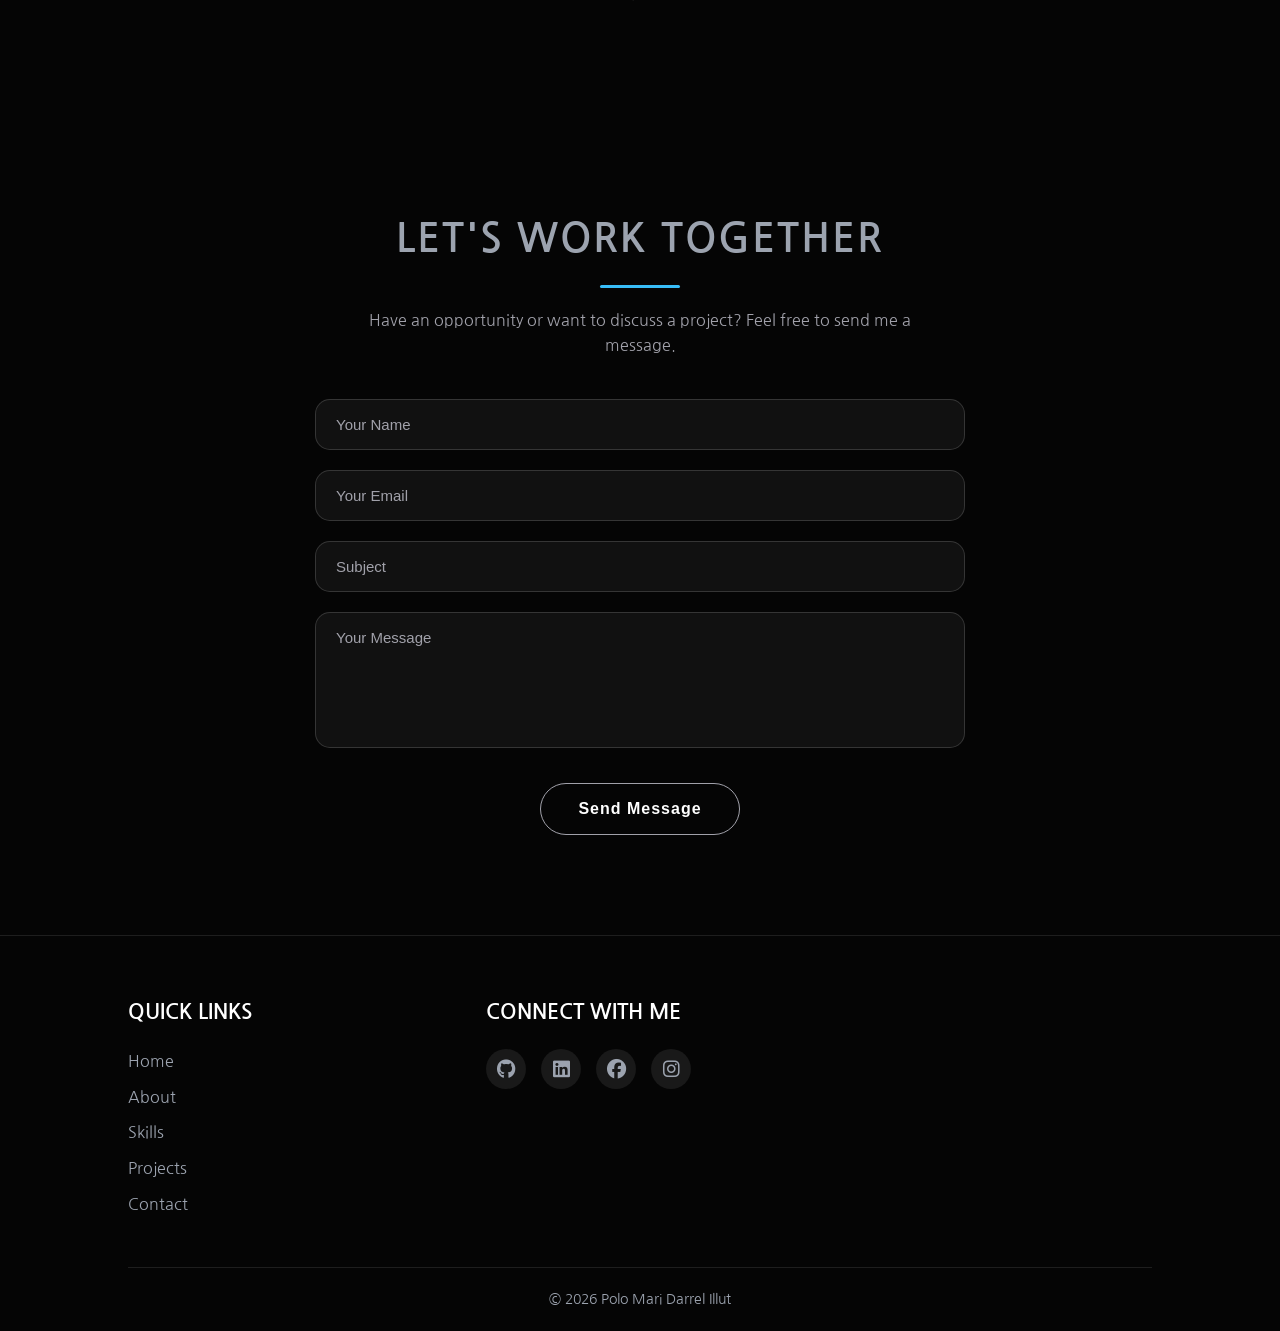
==== commit 9afaab23: "skills new" ====
--- a/index.html
+++ b/index.html
@@ -110,10 +110,8 @@
           </p>
 
           <p>
-            I have a strong foundation in web development, database management,
-            and system analysis through academic projects and continuous
-            learning. I am eager to apply my knowledge, develop new skills, and
-            contribute to innovative technology solutions.
+            I build technology solutions that improve workflows, automate
+            processes, and solve real-world problems.
           </p>
           <p>
             If you are looking for a motivated IT graduate ready to learn and
@@ -132,7 +130,27 @@
     <section id="skills" class="skills-section">
       <h2 class="skillsheader">PROFESSIONAL SKILLS</h2>
 
+      <!-- Frontend Skills -->
+      <h3 class="skill-category">Frontend Skills</h3>
+
       <div class="experience-wrapper">
+        <div class="experience-card">
+          <i class="fa-brands fa-html5 skill-icon"></i>
+          <h3>HTML5 & CSS3</h3>
+          <p>
+            Creating structured, responsive, and visually appealing web pages.
+          </p>
+        </div>
+
+        <div class="experience-card">
+          <i class="fa-brands fa-js skill-icon"></i>
+          <h3>JavaScript</h3>
+          <p>
+            Developing interactive web features and improving frontend
+            functionality.
+          </p>
+        </div>
+
         <div class="experience-card">
           <i class="fa-brands fa-react skill-icon"></i>
           <h3>React.js</h3>
@@ -143,6 +161,28 @@
         </div>
 
         <div class="experience-card">
+          <i class="fa-solid fa-wind skill-icon"></i>
+          <h3>Tailwind CSS</h3>
+          <p>
+            Designing clean, responsive, and modern user interfaces efficiently.
+          </p>
+        </div>
+      </div>
+
+      <!-- Backend Skills -->
+      <h3 class="skill-category">Backend Skills</h3>
+
+      <div class="experience-wrapper">
+        <div class="experience-card">
+          <i class="fa-brands fa-php skill-icon"></i>
+          <h3>PHP & Laravel</h3>
+          <p>
+            Developing web applications using Laravel framework, MVC
+            architecture, and database integration.
+          </p>
+        </div>
+
+        <div class="experience-card">
           <i class="fa-brands fa-node-js skill-icon"></i>
           <h3>Node.js & Express</h3>
           <p>
@@ -160,13 +200,19 @@
         </div>
 
         <div class="experience-card">
-          <i class="fa-solid fa-wind skill-icon"></i>
-          <h3>Tailwind CSS</h3>
-          <p>
-            Designing clean, responsive, and modern user interfaces efficiently.
-          </p>
-        </div>
-
+          <i class="fa-solid fa-code skill-icon"></i>
+          <h3>REST API</h3>
+          <p>
+            Creating and integrating APIs for communication between
+            applications.
+          </p>
+        </div>
+      </div>
+
+      <!-- Professional Skills -->
+      <h3 class="skill-category">Professional Skills</h3>
+
+      <div class="experience-wrapper">
         <div class="experience-card">
           <i class="fa-brands fa-github skill-icon"></i>
           <h3>Git & GitHub</h3>
@@ -177,28 +223,26 @@
         </div>
 
         <div class="experience-card">
+          <i class="fa-solid fa-file-excel skill-icon"></i>
+          <h3>Microsoft Excel</h3>
+          <p>
+            Managing data, creating reports, and supporting business processes.
+          </p>
+        </div>
+
+        <div class="experience-card">
           <i class="fa-solid fa-lightbulb skill-icon"></i>
           <h3>Problem Solving</h3>
           <p>
-            Analyzing challenges and creating effective solutions through
-            technology.
-          </p>
-        </div>
-        <div class="experience-card">
-          <i class="fa-brands fa-js skill-icon"></i>
-          <h3>JavaScript</h3>
-          <p>
-            Developing interactive web features and improving frontend
-            functionality.
-          </p>
-        </div>
-
-        <div class="experience-card">
-          <i class="fa-brands fa-php skill-icon"></i>
-          <h3>PHP & Laravel</h3>
-          <p>
-            Building web applications and working with backend development
-            concepts.
+            Analyzing challenges and creating effective technology solutions.
+          </p>
+        </div>
+
+        <div class="experience-card">
+          <i class="fa-solid fa-users skill-icon"></i>
+          <h3>Team Leadership</h3>
+          <p>
+            Collaborating with teams, managing tasks, and improving workflows.
           </p>
         </div>
       </div>
@@ -407,7 +451,10 @@
               <i class="fa-brands fa-github"></i>
             </a>
 
-            <a href="https://www.linkedin.com/in/polomaridarrelillut" target="_blank">
+            <a
+              href="https://www.linkedin.com/in/polomaridarrelillut"
+              target="_blank"
+            >
               <i class="fa-brands fa-linkedin"></i>
             </a>
 
--- a/style.css
+++ b/style.css
@@ -426,6 +426,41 @@
   margin-bottom: 50px;
   position: relative;
 }
+.skill-category {
+  display: flex;
+  align-items: center;
+  justify-content: center;
+  gap: 20px;
+
+  margin: 60px 0 35px;
+
+  font-size: 1.5rem;
+  font-weight: 700;
+  letter-spacing: 2px;
+  text-transform: uppercase;
+
+  color: #f8fafc;
+}
+
+
+/* lines beside the title */
+.skill-category::before,
+.skill-category::after {
+  content: "";
+
+  width: 120px;
+  height: 2px;
+
+  background: rgba(255,255,255,0.2);
+}
+
+
+/* glowing accent */
+.skill-category span {
+  color: #60a5fa;
+}
+
+
 /* ===== Tools===== */
 .tools-slider {
   overflow: hidden;
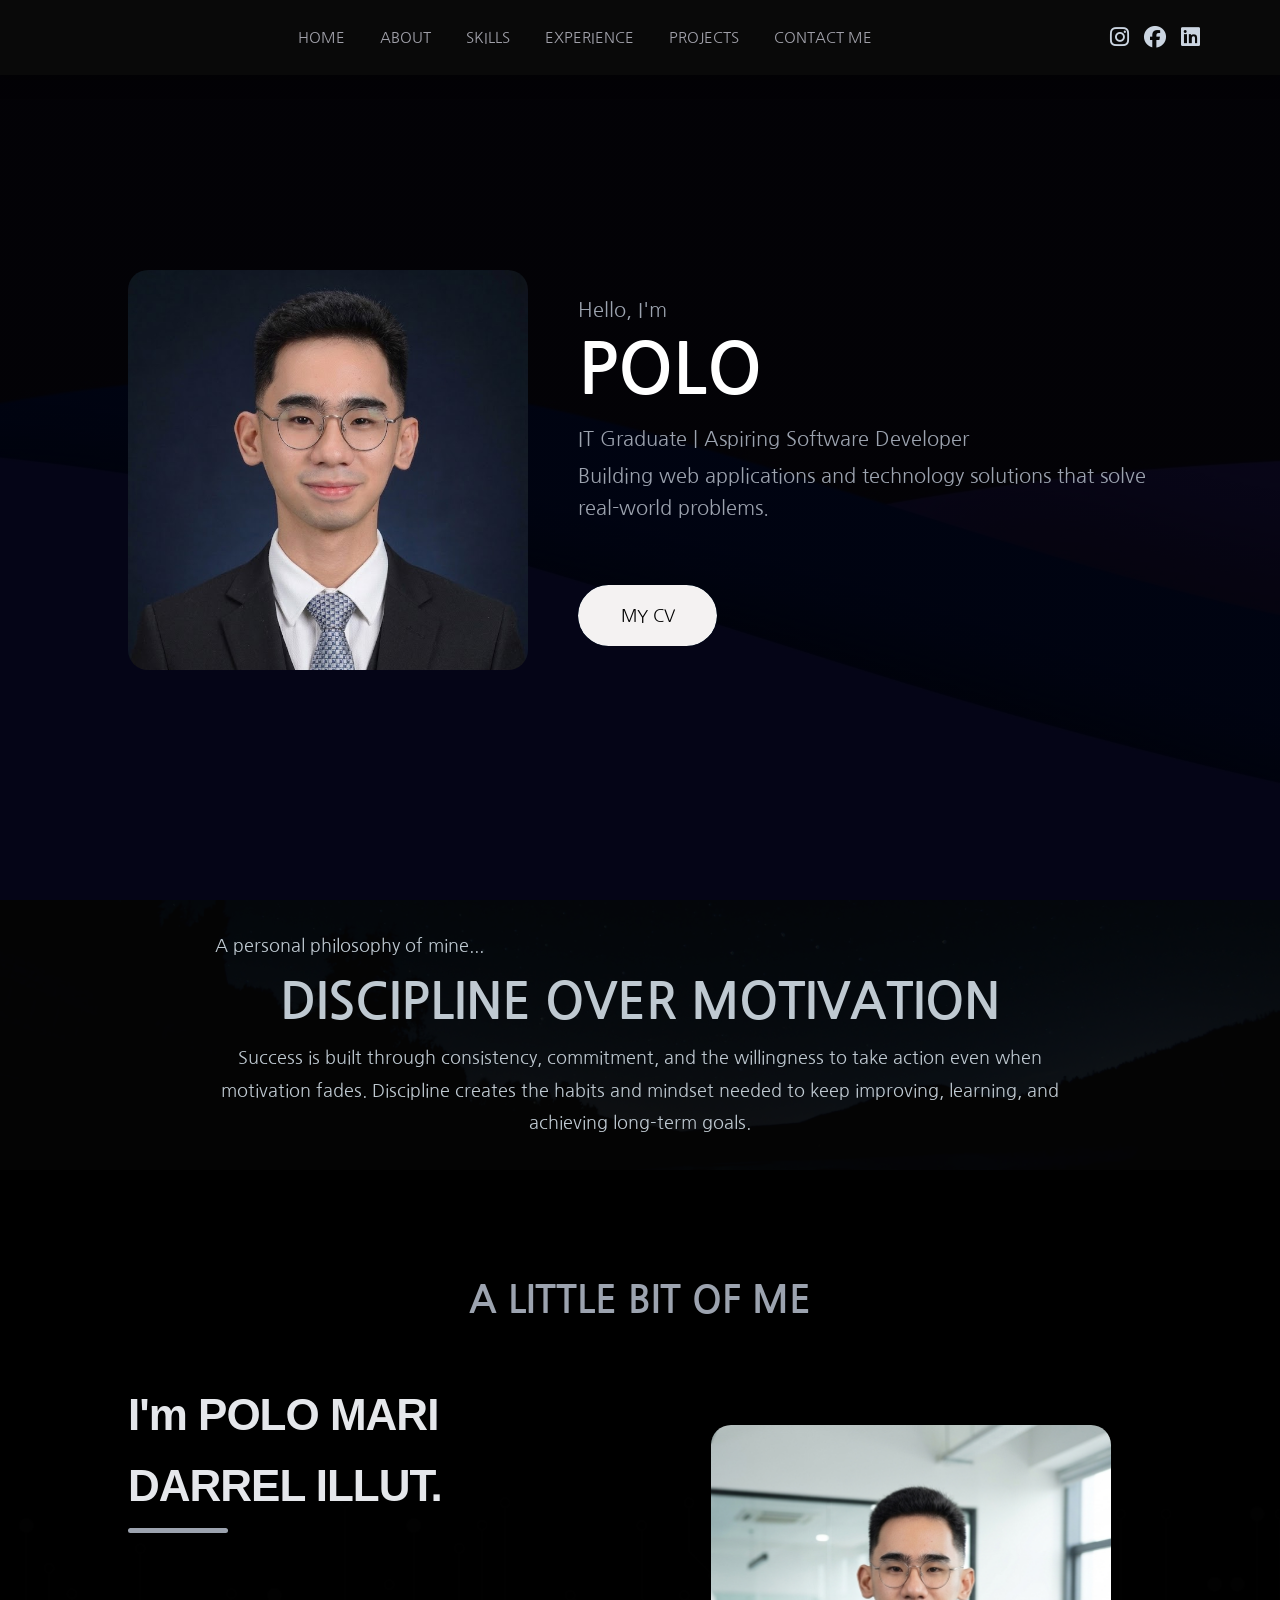
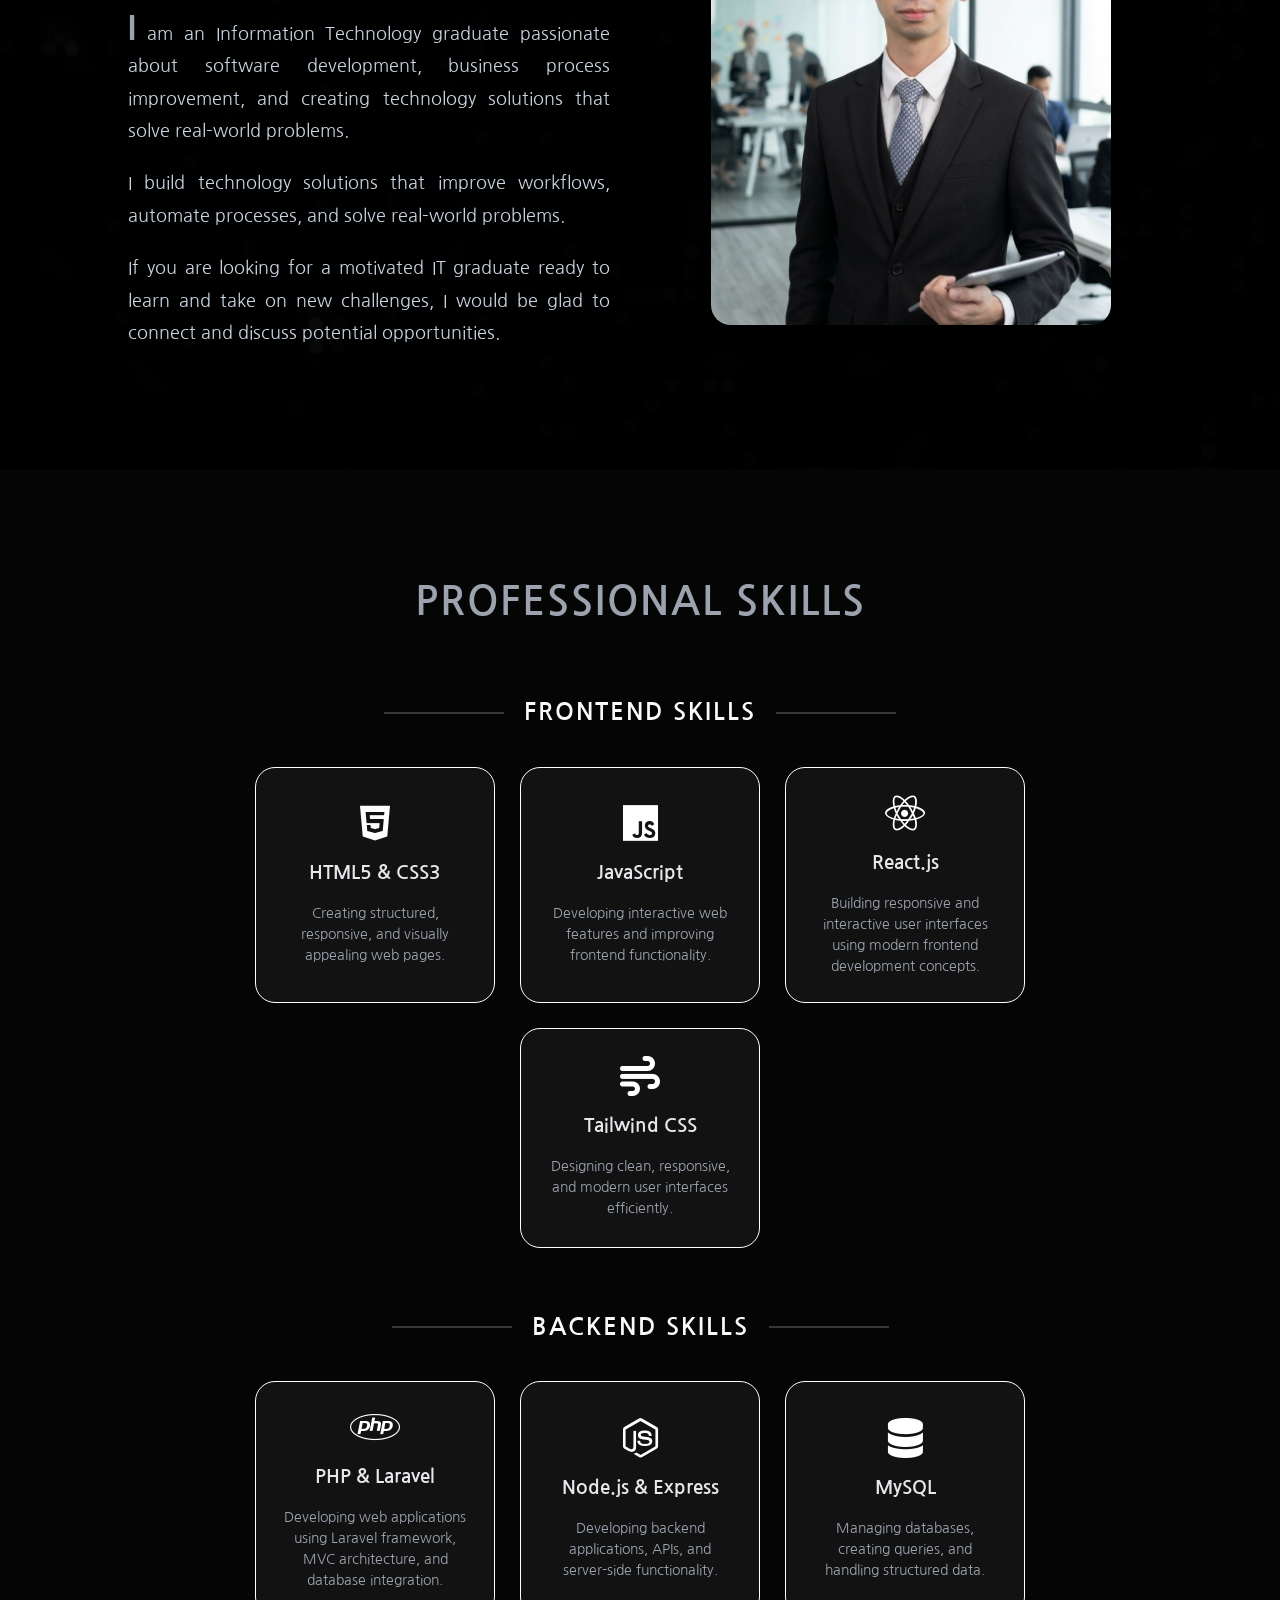
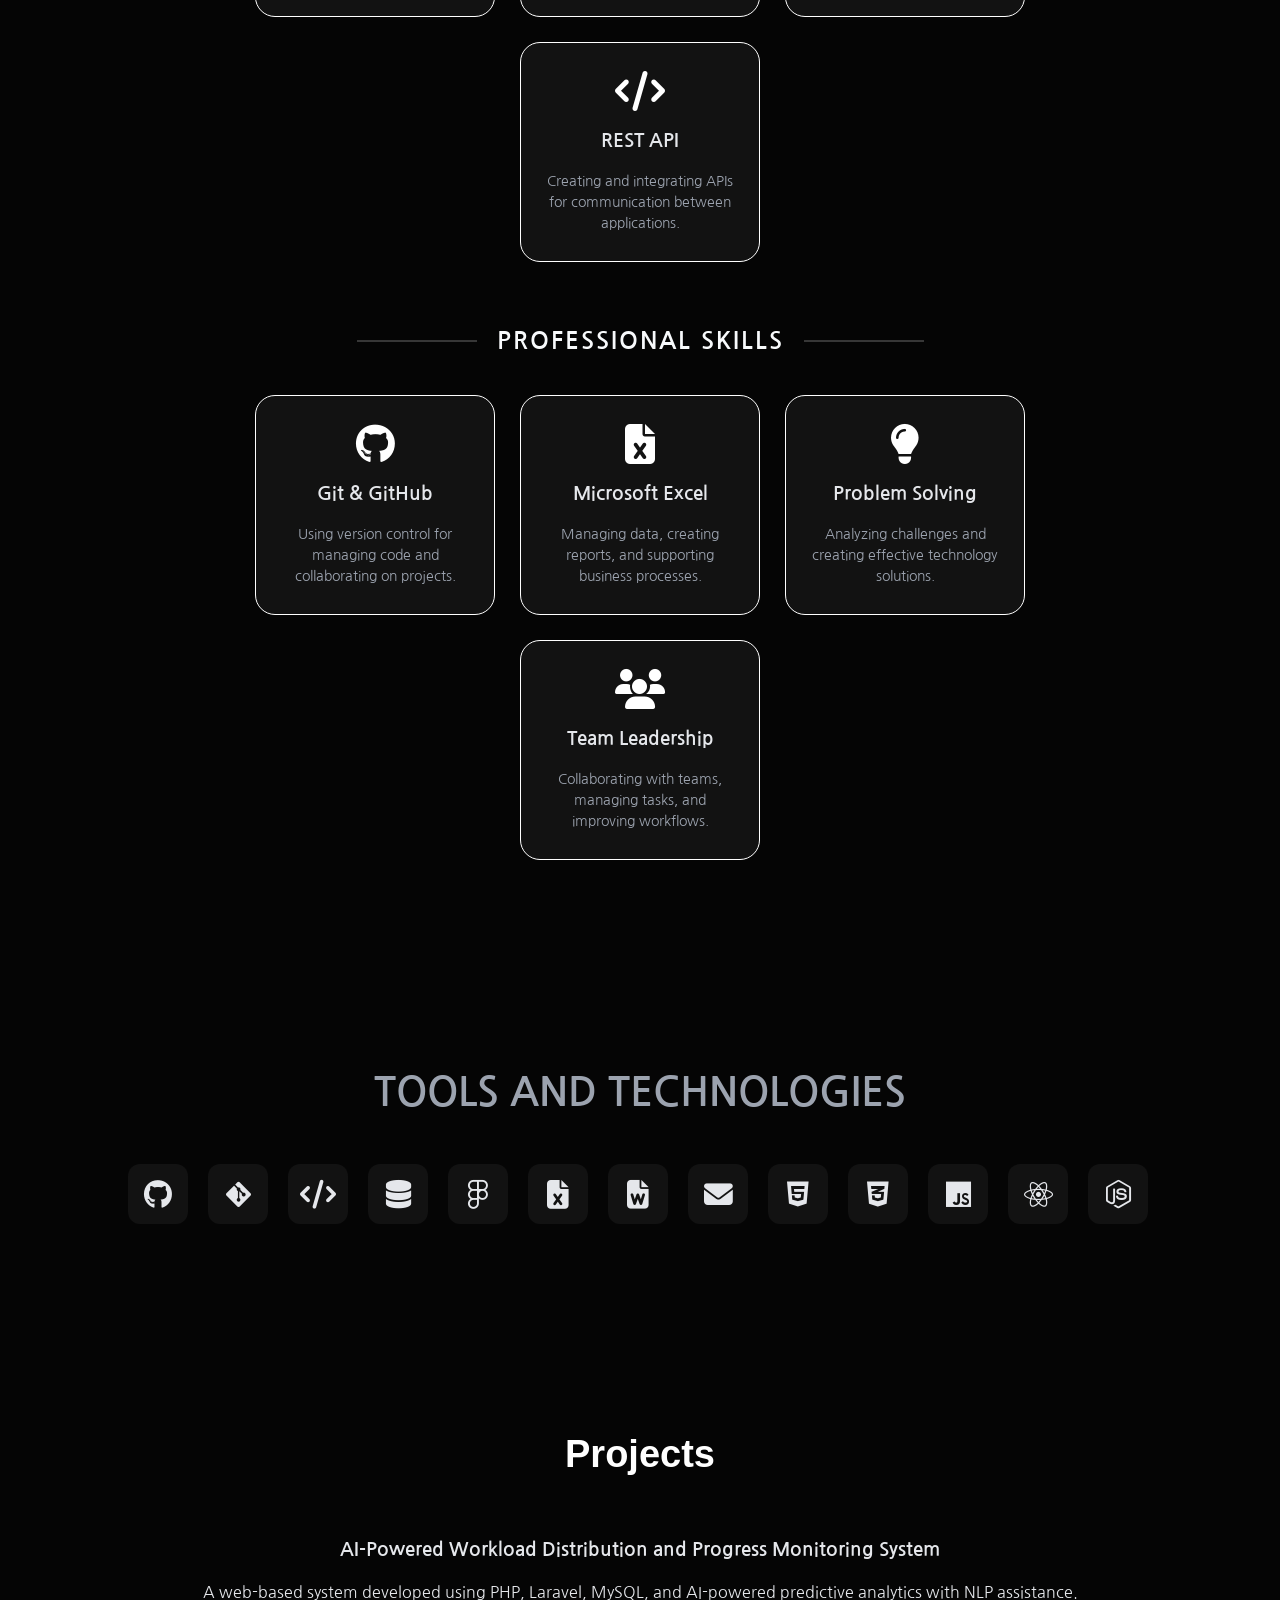
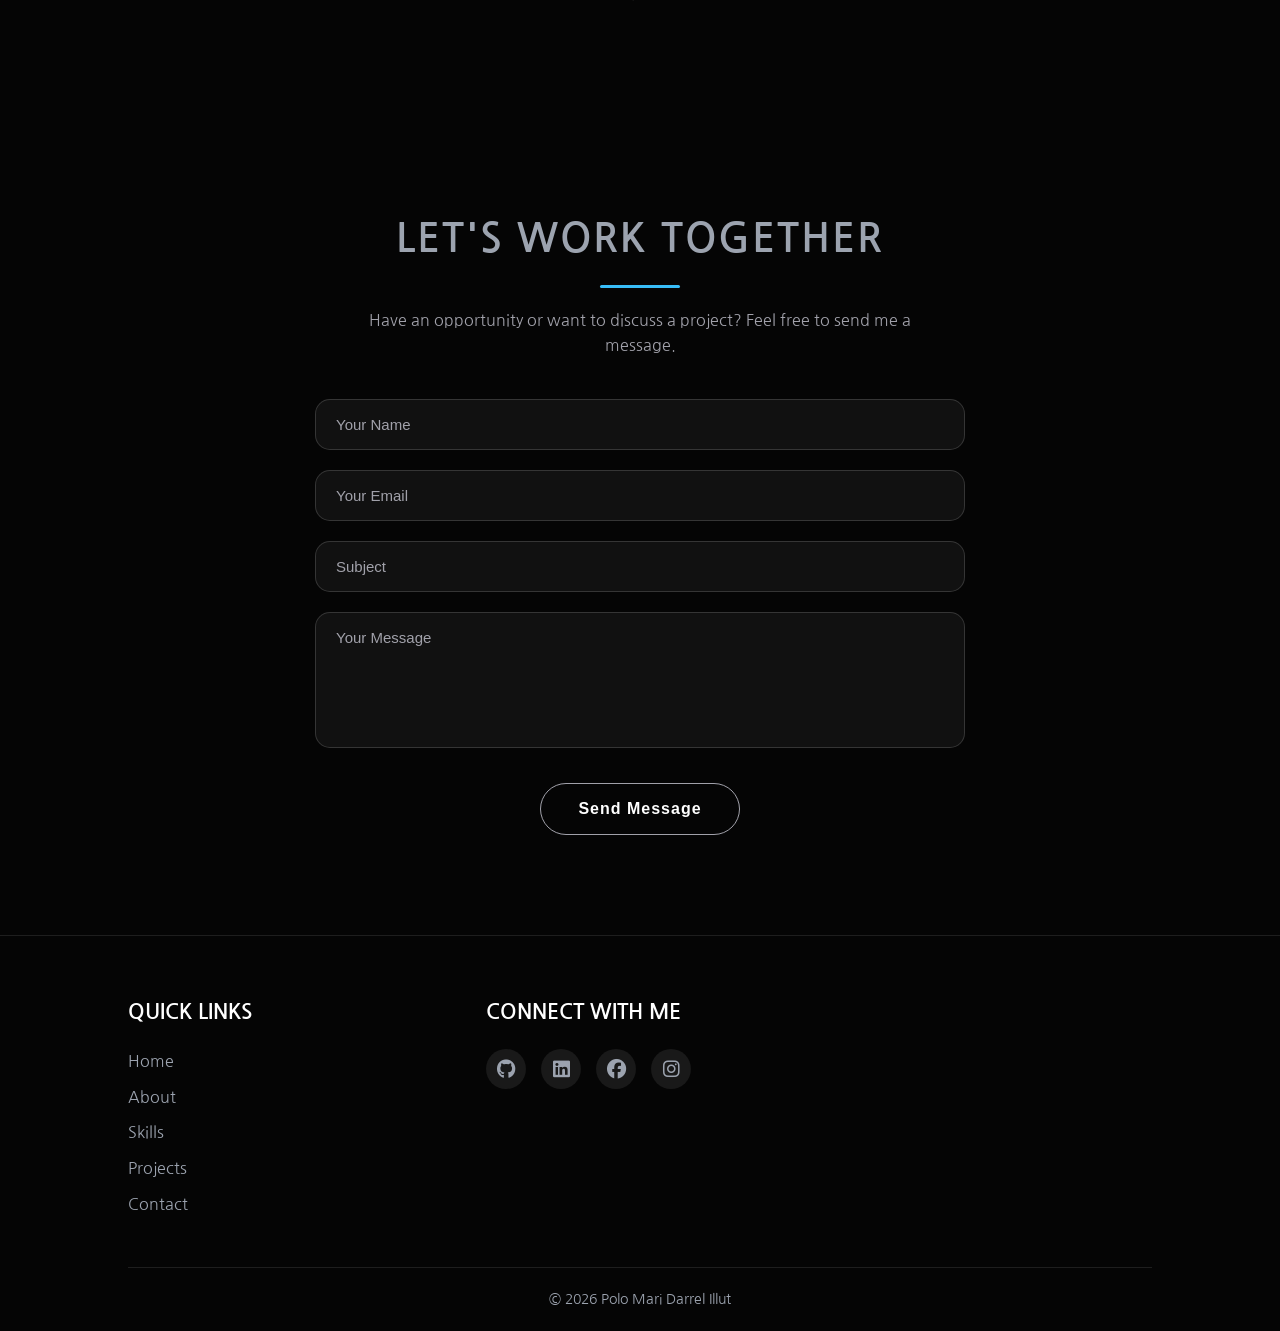
==== commit 1d915af6: "new hero" ====
--- a/index.html
+++ b/index.html
@@ -74,9 +74,10 @@
         <p class="intro-text">Hello, I'm</p>
         <p class="name-text">POLO</p>
         <p class="intro-text">
-          A passionate and dedicated individual with a strong background in
-          management and a keen interest in technology. I thrive on challenges
-          and continuously seek opportunities to learn and grow in my career.
+         IT Graduate | Aspiring Software Developer
+        </p>
+        <p class="intro-text">
+          Building web applications and technology solutions that solve real-world problems.
         </p>
         <br />
         <div class="hero-buttons">
